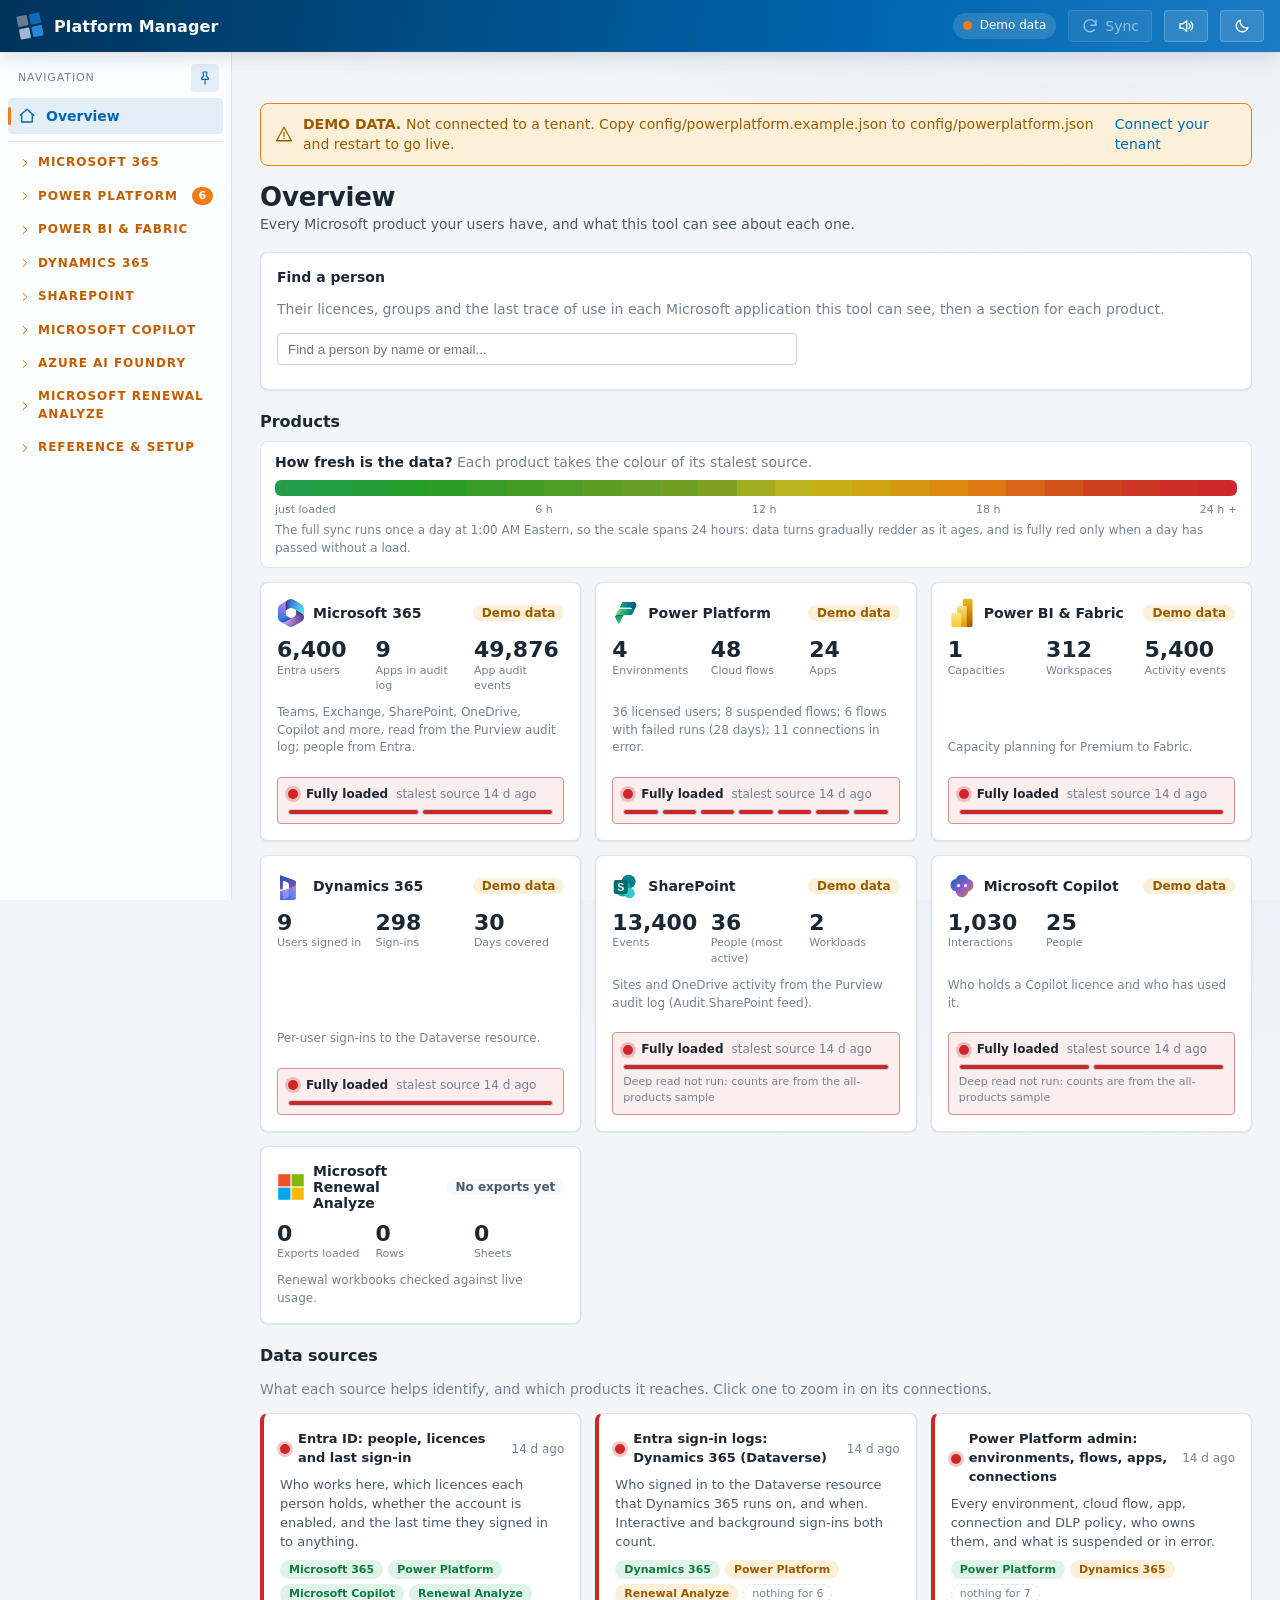
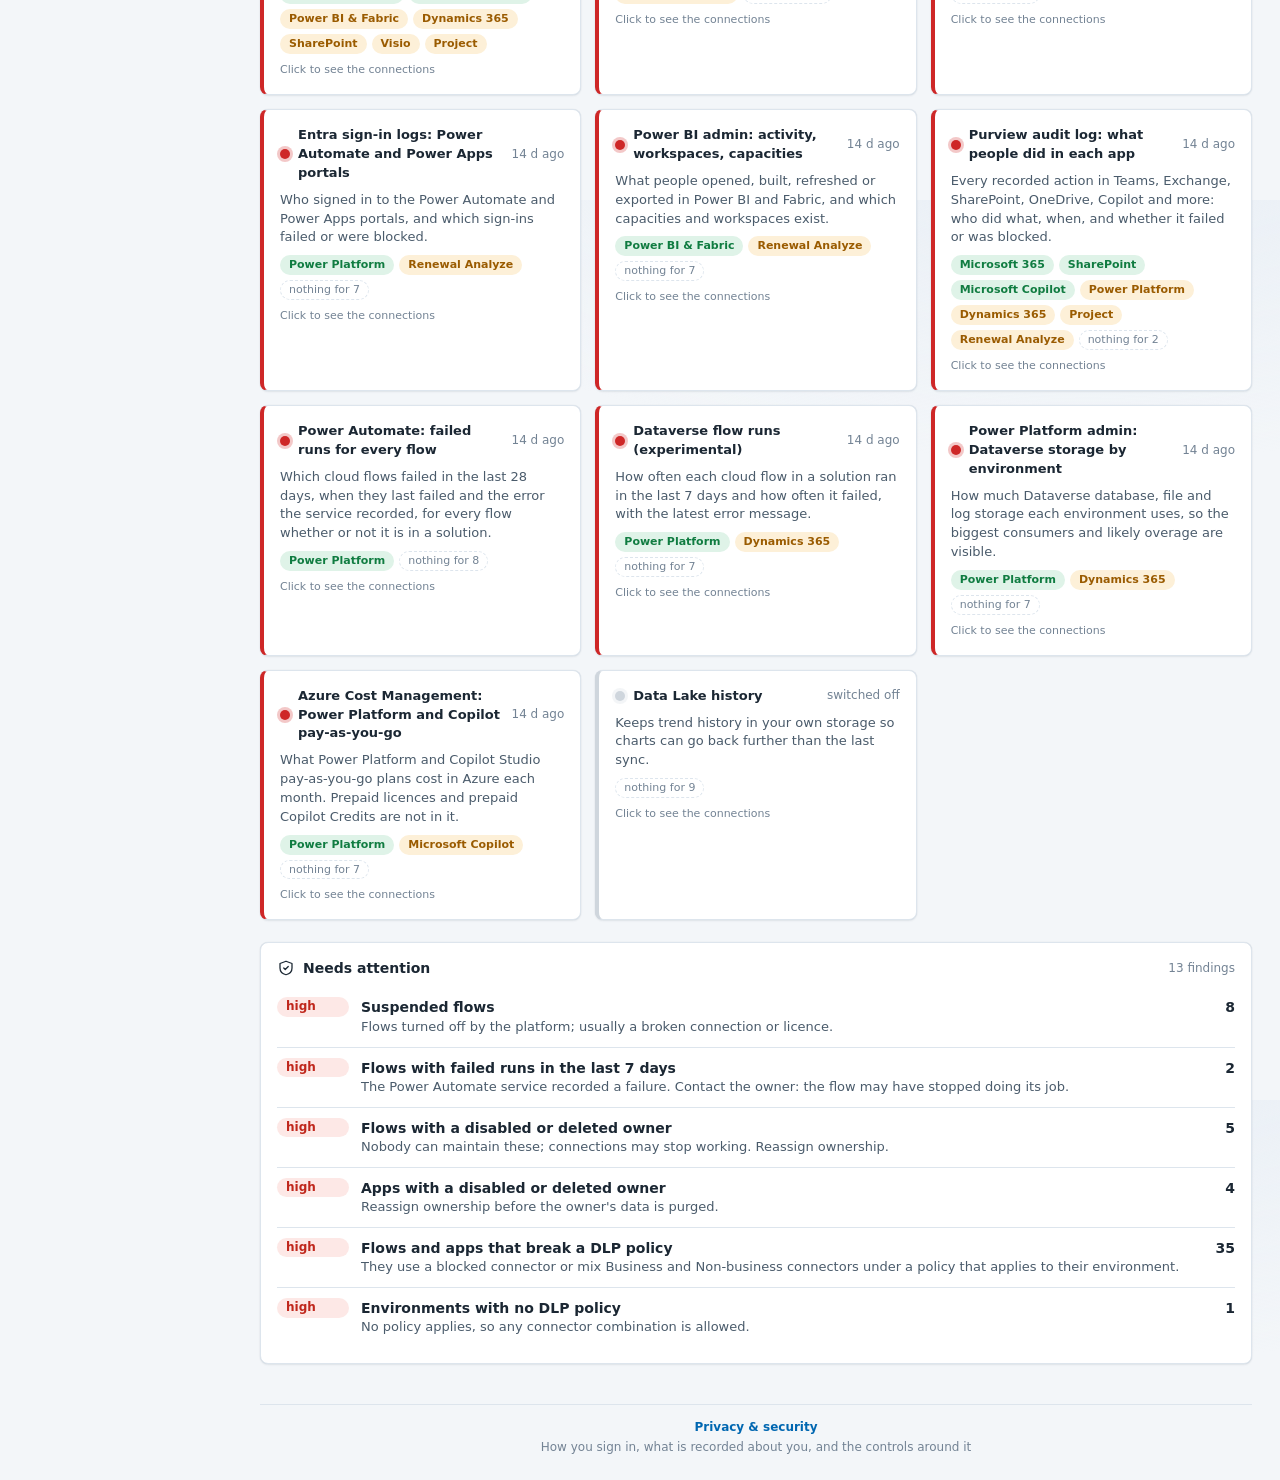
==== index.html @ 32d6891d "Add the Platform Manager showcase page Co-Authored-By: Claude Sonnet 5.5 <noreply@anthropic.com>" ====
<!doctype html>
<html lang="en" data-theme="light">
<head>
  <meta charset="utf-8">
  <meta name="viewport" content="width=device-width, initial-scale=1">
  <title>Platform Manager</title>
  <link rel="icon" type="image/svg+xml" href="assets/img/favicon.svg">
  <link rel="stylesheet" href="assets/css/app.css">
  <script src="assets/js/theme-init.js"></script>
  <script>window.PPM_STATIC="assets/data/snapshot.json";</script>
  <script src="assets/js/boot-check.js"></script>
</head>
<body>
  <div style="background:#fff4ce;color:#4a3b00;padding:6px 12px;font:13px Segoe UI,sans-serif;text-align:center">Read-only online demo with synthetic data. Nothing here is real, and actions that change anything are switched off. <a href="showcase.html" style="color:inherit;font-weight:600">Watch the showcase</a></div>
  <header class="titlebar">
    <button class="btn menubtn" id="menubtn" type="button" aria-controls="nav" aria-expanded="false" aria-label="Show navigation" title="Show navigation"></button>
    <div class="brand"><img src="assets/img/favicon.svg" alt=""><span>Platform Manager</span></div>
    <div class="spacer"></div>
    <div class="livechip" id="livechip" role="status"><span class="dot"></span><span id="livetext">Connecting...</span></div>
    <button class="btn" id="syncbtn" type="button" title="Refresh all data sources now"></button>
    <div class="userchip" id="userchip" hidden></div>
    <button class="btn" id="soundbtn" type="button" aria-label="Button sounds" aria-pressed="true"></button>
    <button class="btn" id="themebtn" type="button" aria-label="Toggle theme"></button>
  </header>
  <nav class="nav" id="nav" aria-label="Sections"></nav>
  <main class="main" id="main"><div class="loading">Loading...</div></main>
  <script type="module" src="assets/js/main.js"></script>
</body>
</html>
---- assets/css/app.css ----
/* PowerPlatform Manager: Fluent-style design on your organization's brand palette (logo colours). */
:root {
  --brand-blue: #0067b1;
  --brand-deep: #00335a;
  --brand-light: #4e9fd6;
  --brand-orange: #f07d14;
  --brand-gold: #ffc72c;

  --font: "Segoe UI Variable Text", "Segoe UI", system-ui, -apple-system, Arial, sans-serif;
  --font-display: "Segoe UI Variable Display", "Segoe UI", system-ui, sans-serif;
  --mono: "Cascadia Mono", Consolas, ui-monospace, monospace;
  --r1: 4px; --r2: 8px; --r3: 12px;
  --nav-w: 232px; --bar-h: 52px;
  --ease: cubic-bezier(.33, 0, .67, 1);
}
:root, [data-theme="light"] {
  color-scheme: light;
  --bg: #f3f6f9; --bg-2: #e8eef5;
  --surface: #ffffff; --surface-2: #f7f9fb; --surface-hover: #eef4fa;
  --ink: #1b2733; --ink-2: #4a5b6b; --ink-3: #738394; --ink-inv: #ffffff;
  --line: #dde5ed; --line-strong: #c4d0dc;
  --accent: var(--brand-blue); --accent-hover: #00558f; --accent-soft: #e3eef8;
  --ok: #107c41; --ok-soft: #dff3e8; --warn: #9a5b00; --warn-soft: #fdf0d8;
  --risk: #c0271c; --risk-soft: #fde8e6; --info: #0a5c99; --info-soft: #e3eef8;
  --shadow-1: 0 1px 2px rgba(0, 35, 65, .08), 0 0 1px rgba(0, 35, 65, .12);
  --shadow-2: 0 6px 18px rgba(0, 35, 65, .12), 0 0 1px rgba(0, 35, 65, .14);
  --shadow-3: 0 20px 48px rgba(0, 35, 65, .22);
  --bar-bg: linear-gradient(100deg, #00335a 0%, #0067b1 70%, #1c7cc4 100%);
  --nav-bg: rgba(255, 255, 255, .72);
  --nav-group: #c25e00;
}
[data-theme="dark"] {
  color-scheme: dark;
  --bg: #0d1620; --bg-2: #101c28;
  --surface: #15222f; --surface-2: #19293a; --surface-hover: #1e3145;
  --ink: #e8eef4; --ink-2: #aebccb; --ink-3: #7f91a3; --ink-inv: #ffffff;
  --line: #243649; --line-strong: #31485f;
  --accent: #4e9fd6; --accent-hover: #74b5e2; --accent-soft: #14344f;
  --ok: #54c38a; --ok-soft: #12322a; --warn: #f2b45a; --warn-soft: #3a2b10;
  --risk: #ff8a80; --risk-soft: #401a19; --info: #7fbdea; --info-soft: #14344f;
  --shadow-1: 0 1px 2px rgba(0, 0, 0, .4); --shadow-2: 0 6px 18px rgba(0, 0, 0, .45); --shadow-3: 0 20px 48px rgba(0, 0, 0, .6);
  --bar-bg: linear-gradient(100deg, #061a2b 0%, #00335a 70%, #0a4f85 100%);
  --nav-bg: rgba(21, 34, 47, .8);
  --nav-group: var(--brand-orange);
}

* { box-sizing: border-box; }
html, body { height: 100%; }
body {
  margin: 0; display: flow-root; font: 14px/1.45 var(--font); color: var(--ink);
  background: radial-gradient(1200px 500px at 85% -10%, var(--bg-2), transparent 70%), var(--bg);
}
a { color: var(--accent); text-decoration: none; }
a:hover { text-decoration: underline; }
button { font: inherit; }
:focus-visible { outline: 2px solid var(--accent); outline-offset: 2px; border-radius: var(--r1); }
.sr { position: absolute; width: 1px; height: 1px; overflow: hidden; clip: rect(0 0 0 0); }

/* ---- Shell ---- */
.titlebar {
  position: fixed; inset: 0 0 auto 0; height: var(--bar-h); z-index: 20; display: flex; align-items: center; gap: 12px;
  padding: 0 16px; background: var(--bar-bg); color: var(--ink-inv); box-shadow: var(--shadow-2);
}
.brand { display: flex; align-items: center; gap: 10px; font: 600 16px var(--font-display); letter-spacing: .1px; }
.brand img { width: 28px; height: 28px; }
.brand small { font-weight: 400; opacity: .75; font-size: 12px; margin-left: 4px; }
.spacer { flex: 1; }
.titlebar .btn { color: var(--ink-inv); background: rgba(255, 255, 255, .12); border-color: rgba(255, 255, 255, .22); }
.titlebar .btn:hover { background: rgba(255, 255, 255, .22); }
.livechip { display: flex; align-items: center; gap: 8px; font-size: 12px; padding: 4px 10px; border-radius: 999px; background: rgba(255, 255, 255, .14); }
.dot { width: 9px; height: 9px; border-radius: 50%; background: #9aa7b3; display: inline-block; }
.dot.ok { background: #3ddc84; box-shadow: 0 0 0 3px rgba(61, 220, 132, .25); }
.dot.warn { background: var(--brand-orange); }
.dot.error { background: #ff6b60; }
.dot.demo { background: var(--brand-orange); }
.dot.pulse { animation: pulse 1.2s infinite; }
@keyframes pulse { 50% { opacity: .35; } }

.nav {
  position: fixed; top: var(--bar-h); bottom: 0; left: 0; width: var(--nav-w); padding: 12px 8px; overflow-y: auto;
  background: var(--nav-bg); backdrop-filter: blur(18px) saturate(1.4); border-right: 1px solid var(--line);
}
.nav-tools { display: flex; align-items: center; justify-content: space-between; padding: 0 4px 4px 10px; }
.nav-title { font-size: 11px; text-transform: uppercase; letter-spacing: .08em; color: var(--ink-3); }
.nav-pin { display: inline-flex; align-items: center; justify-content: center; width: 28px; height: 28px; border: 1px solid transparent; border-radius: var(--r1); background: transparent; color: var(--ink-3); cursor: pointer; }
.nav-pin:hover { background: var(--surface-hover); color: var(--ink); }
.nav-pin[aria-pressed="true"] { background: var(--accent-soft); color: var(--accent); }
.nav-pin .ic { width: 16px; height: 16px; }
.nav .grp-head {
  display: flex; align-items: center; gap: 6px; width: 100%; margin: 8px 0 2px; padding: 4px 10px; border: 0; border-radius: var(--r1); background: transparent;
  font-size: 12px; font-weight: 700; text-transform: uppercase; letter-spacing: .08em; color: var(--nav-group); cursor: pointer; text-align: left;
}
.nav .grp-head:hover { background: var(--surface-hover); }
.nav .grp-head .ic { width: 14px; height: 14px; transition: transform .15s var(--ease); transform: rotate(90deg); }
.nav .grp.closed .grp-head .ic { transform: rotate(0); }
.nav .grp.closed .grp-body { display: none; }
.nav .nav-top { margin: 2px 0 4px; padding-bottom: 6px; border-bottom: 1px solid var(--line); }
.nav .nav-top a { font-weight: 600; }
.nav .sec { margin: 8px 0 2px 10px; padding-left: 2px; font-size: 11px; font-weight: 600; text-transform: uppercase; letter-spacing: .07em; color: var(--ink-3); }
.nav .a, .nav a {
  display: flex; align-items: center; gap: 10px; height: 36px; padding: 0 10px; margin: 1px 0; border-radius: var(--r1);
  color: var(--ink); position: relative; transition: background .12s var(--ease);
}
.nav a:hover { background: var(--surface-hover); text-decoration: none; }
.nav a[aria-current="page"] { background: var(--accent-soft); font-weight: 600; color: var(--accent); }
.nav a[aria-current="page"]::before { content: ""; position: absolute; left: 0; top: 9px; bottom: 9px; width: 3px; border-radius: 3px; background: var(--brand-orange); }
.nav .badge { margin-left: auto; }
.titlebar .menubtn { display: none; padding: 0 8px; }
.main { margin: var(--bar-h) 0 0 var(--nav-w); padding: 24px 28px 20px; max-width: 1560px; transition: margin-left .18s var(--ease); display: flex; flex-direction: column; min-height: calc(100vh - var(--bar-h)); box-sizing: border-box; }
/* Unpinned: the navigation leaves the page and the content gets the full width. The menu button brings it back as a flyout. */
body.nav-unpinned .titlebar .menubtn { display: inline-flex; }
body.nav-unpinned .main { margin-left: 0; max-width: none; }
body.nav-unpinned .nav { z-index: 15; transition: transform .18s var(--ease), visibility .18s; box-shadow: var(--shadow-2); background: var(--surface); }
body.nav-unpinned .nav:not(.open) { transform: translateX(-100%); visibility: hidden; }
@media (max-width: 900px) {
  .nav { top: var(--bar-h); bottom: auto; left: 0; right: 0; width: auto; height: 48px; display: flex; gap: 2px; padding: 0 8px; align-items: center; overflow-x: auto; overflow-y: hidden; border-right: 0; border-bottom: 1px solid var(--line); }
  .nav .nav-tools, .nav .grp-head, .nav .sec { display: none; }
  .nav .nav-top { display: contents; }
  .nav .grp, .nav .grp-body, .nav .grp.closed .grp-body { display: contents; }
  .nav a { flex: none; }
  .nav a[aria-current="page"]::before { display: none; }
  .main { margin: calc(var(--bar-h) + 48px) 0 0 0; padding: 16px; }
  .brand small, .livechip { display: none; }
  body.nav-unpinned .titlebar .menubtn { display: none; }
  body.nav-unpinned .nav:not(.open) { transform: none; visibility: visible; }
  body.nav-unpinned .main { margin-left: 0; }
}

svg.ic { width: 18px; height: 18px; fill: none; stroke: currentColor; stroke-width: 1.7; stroke-linecap: round; stroke-linejoin: round; flex: none; }

/* ---- Page ---- */
.page-head { display: flex; align-items: flex-end; gap: 16px; margin-bottom: 18px; flex-wrap: wrap; }
.page-head h1 { margin: 0; font: 600 26px var(--font-display); letter-spacing: -.2px; }
.page-head p { margin: 2px 0 0; color: var(--ink-2); }
.grid { display: grid; gap: 14px; }
.g-kpi { grid-template-columns: repeat(auto-fill, minmax(190px, 1fr)); }
.g-2 { grid-template-columns: repeat(auto-fit, minmax(380px, 1fr)); }
.g-3 { grid-template-columns: repeat(auto-fit, minmax(300px, 1fr)); }
.card { background: var(--surface); border: 1px solid var(--line); border-radius: var(--r2); box-shadow: var(--shadow-1); padding: 16px; min-width: 0; }
.card h3 { margin: 0 0 10px; font: 600 14px var(--font); display: flex; align-items: center; gap: 8px; }
.card h3 .sub { margin-left: auto; font-weight: 400; color: var(--ink-3); font-size: 12px; }
.section { margin-top: 22px; }
.section > h2 { font: 600 16px var(--font-display); margin: 0 0 10px; }

.kpi { cursor: pointer; transition: transform .15s var(--ease), box-shadow .15s var(--ease); position: relative; overflow: hidden; }
.kpi:hover { transform: translateY(-2px); box-shadow: var(--shadow-2); }
.kpi::after { content: ""; position: absolute; right: -18px; top: -18px; width: 64px; height: 64px; border-radius: 50%; background: var(--accent-soft); }
.kpi .label { color: var(--ink-2); font-size: 12px; position: relative; z-index: 1; }
.kpi .value { font: 600 30px var(--font-display); line-height: 1.15; position: relative; z-index: 1; }
.kpi .note { font-size: 12px; color: var(--ink-3); position: relative; z-index: 1; }
.kpi .note b { color: var(--risk); }
.g-prod { grid-template-columns: repeat(auto-fit, minmax(300px, 1fr)); }
.prod { display: flex; flex-direction: column; gap: 10px; cursor: pointer; transition: transform .15s var(--ease), box-shadow .15s var(--ease); }
.prod:hover { transform: translateY(-2px); box-shadow: var(--shadow-2); }
.prod h3 { margin: 0; }
.prod h3 .plogo { width: 28px; height: 28px; object-fit: contain; flex: none; }
.prod .stats { display: grid; grid-template-columns: repeat(3, 1fr); gap: 8px; }
.prod .stat .n { font: 600 22px var(--font-display); line-height: 1.15; }
.prod .stat .l { font-size: 11px; color: var(--ink-3); }
.prod .stat .n.risk { color: var(--risk); }
.prod .foot { font-size: 12px; color: var(--ink-3); margin-top: auto; }
.personbox { margin-bottom: 18px; }
.personbox .input { width: min(520px, 100%); }
.person-results { display: flex; flex-direction: column; gap: 2px; margin-top: 8px; max-width: 720px; }
.person-hit { display: flex; align-items: center; gap: 8px; padding: 8px 10px; border: 1px solid transparent; border-radius: var(--r1); background: transparent; color: var(--ink); text-align: left; cursor: pointer; font: inherit; }
.person-hit:hover, .person-hit:focus-visible { background: var(--surface-hover); border-color: var(--line); outline: none; }
.person-page > .card, .person-page > .grid { margin-bottom: 14px; }
.person-page .subcard { margin-bottom: 8px; padding: 10px 12px; border: 1px solid var(--line); border-radius: var(--r1); }
.person-page .chips-inline { display: inline-flex; flex-wrap: wrap; gap: 6px; margin-left: auto; }
table.dt.wrap th, table.dt.wrap td { white-space: normal; max-width: none; }
.cat { border: 1px solid var(--line); border-radius: var(--r2); margin-bottom: 8px; background: var(--surface); }
.cat > summary { display: flex; align-items: center; gap: 10px; padding: 9px 12px; cursor: pointer; list-style: none; font-weight: 600; }
.cat > summary::-webkit-details-marker { display: none; }
.cat > summary:hover { background: var(--surface-hover); }
.cat > summary .ic { width: 14px; height: 14px; flex: none; transition: transform .15s var(--ease); }
.cat[open] > summary .ic { transform: rotate(90deg); }
.cat .cat-help { font-weight: 400; font-size: 12px; }
.cat-body { padding: 0 12px 12px; overflow-x: auto; }
.flags { display: flex; flex-wrap: wrap; gap: 4px; margin-top: 4px; }
.flags .pill { font-weight: 500; font-size: 11px; }
.insight-list { list-style: none; margin: 0; padding: 0; display: flex; flex-direction: column; gap: 8px; }
.insight-list li { display: flex; gap: 10px; align-items: baseline; }
.pview > .card, .pview > .cat { margin-bottom: 12px; }
.stats-row { display: grid; grid-template-columns: repeat(auto-fit, minmax(140px, 1fr)); gap: 10px; margin-bottom: 12px; }
.statbox { padding: 10px 12px; border: 1px solid var(--line); border-radius: var(--r2); background: var(--surface); }
.statbox .l { color: var(--ink-3); font-size: 12px; }
.statbox .v { font: 600 22px var(--font-display); line-height: 1.25; overflow-wrap: anywhere; }
.statbox .n { color: var(--ink-3); font-size: 11px; overflow-wrap: anywhere; }
.problems { list-style: none; margin: 0 0 12px; padding: 0; display: flex; flex-direction: column; gap: 8px; }
.problems li { display: flex; gap: 10px; align-items: baseline; }
.problems .when { margin-left: auto; white-space: nowrap; }
.subhead { margin: 10px 0 6px; font-size: 13px; color: var(--ink-2); }
.cat-body .pview > .cat { background: var(--surface-2); }

/* ---- Controls ---- */
.btn {
  display: inline-flex; align-items: center; gap: 6px; height: 32px; padding: 0 12px; border-radius: var(--r1);
  border: 1px solid var(--line-strong); background: var(--surface); color: var(--ink); cursor: pointer;
  transition: background .12s var(--ease), border-color .12s var(--ease);
}
.btn:hover { background: var(--surface-hover); }
.btn.primary { background: var(--accent); border-color: var(--accent); color: var(--ink-inv); }
.btn.primary:hover { background: var(--accent-hover); }
.btn.sm { height: 26px; padding: 0 8px; font-size: 12px; }
.btn:disabled { opacity: .55; cursor: default; }
.input, .select {
  height: 32px; padding: 0 10px; border-radius: var(--r1); border: 1px solid var(--line-strong); background: var(--surface); color: var(--ink);
}
.input { min-width: 240px; }
.field { display: flex; flex-direction: column; gap: 4px; font-size: 12px; }
.field .input, .field .select { min-width: 0; width: 100%; }
.input:focus, .select:focus { border-color: var(--accent); outline: none; box-shadow: 0 0 0 1px var(--accent); }
.seg { display: inline-flex; border: 1px solid var(--line-strong); border-radius: var(--r1); overflow: hidden; background: var(--surface); }
.seg button { border: 0; background: transparent; padding: 0 14px; height: 30px; cursor: pointer; color: var(--ink-2); }
.seg button[aria-pressed="true"] { background: var(--accent); color: var(--ink-inv); }

.pill { display: inline-flex; align-items: center; gap: 5px; padding: 1px 9px; border-radius: 999px; font-size: 12px; font-weight: 600; background: var(--surface-2); color: var(--ink-2); white-space: nowrap; }
.pill.ok { background: var(--ok-soft); color: var(--ok); }
.pill.warn { background: var(--warn-soft); color: var(--warn); }
.pill.risk { background: var(--risk-soft); color: var(--risk); }
.pill.info { background: var(--info-soft); color: var(--info); }
.badge { min-width: 20px; padding: 0 6px; height: 18px; line-height: 18px; text-align: center; border-radius: 9px; background: var(--brand-orange); color: #fff; font-size: 11px; font-weight: 700; }

.banner { display: flex; gap: 10px; align-items: center; padding: 10px 14px; margin-bottom: 16px; border-radius: var(--r2); border: 1px solid; }
.banner.demo { background: var(--warn-soft); border-color: var(--brand-orange); color: var(--warn); }
.banner.error { background: var(--risk-soft); border-color: var(--risk); color: var(--risk); }
.banner.info { background: var(--info-soft); border-color: var(--brand-light); color: var(--info); }
.banner b { color: inherit; }

/* ---- Table ---- */
.toolbar { display: flex; gap: 8px; flex-wrap: wrap; align-items: center; margin-bottom: 10px; }
.toolbar .count { color: var(--ink-3); margin-left: auto; font-size: 12px; }
.tablewrap { background: var(--surface); border: 1px solid var(--line); border-radius: var(--r2); box-shadow: var(--shadow-1); overflow: auto; max-height: calc(100vh - 260px); }
table.dt { border-collapse: collapse; width: 100%; }
table.dt th {
  position: sticky; top: 0; background: var(--surface-2); text-align: left; font-weight: 600; font-size: 12px; color: var(--ink-2);
  padding: 9px 12px; border-bottom: 1px solid var(--line-strong); cursor: pointer; white-space: nowrap; user-select: none;
}
table.dt th[aria-sort="ascending"]::after { content: " \25B2"; font-size: 9px; }
table.dt th[aria-sort="descending"]::after { content: " \25BC"; font-size: 9px; }
table.dt th.num { text-align: right; font-variant-numeric: tabular-nums; }
table.dt td { padding: 8px 12px; border-bottom: 1px solid var(--line); vertical-align: middle; max-width: 360px; overflow: hidden; text-overflow: ellipsis; white-space: nowrap; }
table.dt tbody tr:hover { background: var(--surface-hover); }
table.dt tbody tr.click { cursor: pointer; }
table.dt td.num { text-align: right; font-variant-numeric: tabular-nums; }
.amt { display: flex; align-items: center; justify-content: flex-end; gap: 6px; font-variant-numeric: tabular-nums; }
.amt .slot { flex: none; width: 44px; text-align: right; }
.amt .v { flex: none; min-width: 72px; text-align: right; }
.cat-body table.dt th.num, .cat-body table.dt td.num { text-align: left; }
.mono { font-family: var(--mono); font-size: 12px; }
.muted { color: var(--ink-3); }
.empty { padding: 36px; text-align: center; color: var(--ink-3); }

/* ---- Charts & bars ---- */
.bars .row { display: grid; grid-template-columns: minmax(80px, 38%) 1fr 56px; gap: 10px; align-items: center; margin: 7px 0; font-size: 13px; }
.bars .name { overflow: hidden; text-overflow: ellipsis; white-space: nowrap; }
.bars .track { height: 10px; border-radius: 5px; background: var(--surface-2); overflow: hidden; border: 1px solid var(--line); }
.bars .fill { height: 100%; background: linear-gradient(90deg, var(--brand-blue), var(--brand-light)); border-radius: 5px; transition: width .6s var(--ease); }
.bars .fill.warm { background: linear-gradient(90deg, var(--brand-orange), #ffa64d); }
.bars .val { text-align: right; font-variant-numeric: tabular-nums; color: var(--ink-2); }
.chart { width: 100%; height: auto; display: block; }
.chart text { fill: var(--ink-3); font-size: 10px; font-family: var(--font); }
.chart .grid-line { stroke: var(--line); stroke-width: 1; }
.chart .s0 { fill: var(--brand-blue); stroke: var(--brand-blue); }
.chart .s1 { fill: var(--brand-orange); stroke: var(--brand-orange); }
.chart .s2 { fill: var(--brand-light); stroke: var(--brand-light); }
.chart .s3 { fill: var(--brand-deep); stroke: var(--brand-deep); }
[data-theme="dark"] .chart .s3 { fill: #7fbdea; stroke: #7fbdea; }
.chart path.line { fill: none; stroke-width: 2.2; stroke-linejoin: round; }
.chart path.area { stroke: none; opacity: .12; }
.chart rect { stroke: none; }
.legend { display: flex; gap: 14px; flex-wrap: wrap; font-size: 12px; color: var(--ink-2); margin-top: 6px; }
.legend i { display: inline-block; width: 10px; height: 10px; border-radius: 2px; margin-right: 5px; }
.legend i.s0 { background: var(--brand-blue); } .legend i.s1 { background: var(--brand-orange); }
.legend i.s2 { background: var(--brand-light); } .legend i.s3 { background: var(--brand-deep); }

/* ---- Lists ---- */
.finding { display: grid; grid-template-columns: 72px 1fr auto; gap: 12px; padding: 10px 0; border-bottom: 1px solid var(--line); align-items: start; cursor: pointer; }
.finding:last-child { border-bottom: 0; }
.finding .t { font-weight: 600; }
.finding .d { color: var(--ink-2); font-size: 13px; }
.chips { display: flex; flex-wrap: wrap; gap: 8px; }
.chip { display: inline-flex; align-items: center; gap: 8px; padding: 6px 12px; border: 1px solid var(--line); border-radius: 999px; background: var(--surface); font-size: 12px; cursor: pointer; }
.chip:hover { border-color: var(--accent); }
.skuline { margin: 10px 0; }
.skuline .top { display: flex; justify-content: space-between; font-size: 13px; }
.progress { height: 8px; border-radius: 4px; background: var(--surface-2); border: 1px solid var(--line); margin-top: 4px; overflow: hidden; }
.progress > div { height: 100%; background: var(--brand-blue); }
.progress > div.hot { background: var(--brand-orange); }

/* ---- Drawer ---- */
.scrim { position: fixed; inset: 0; background: rgba(0, 20, 40, .35); z-index: 40; animation: fade .15s; }
.drawer { position: fixed; top: 0; right: 0; bottom: 0; width: min(600px, 100vw); z-index: 41; background: var(--surface); box-shadow: var(--shadow-3); display: flex; flex-direction: column; animation: slide .2s var(--ease); }
.drawer header { padding: 16px 18px; border-bottom: 1px solid var(--line); display: flex; align-items: center; gap: 10px; }
.drawer header h2 { margin: 0; font: 600 18px var(--font-display); flex: 1; overflow-wrap: anywhere; }
.drawer .body { padding: 16px 18px; overflow: auto; flex: 1; }
.drawer .body table.dt { font-size: 12px; }
.drawer .body table.dt th, .drawer .body table.dt td { white-space: normal; max-width: none; padding: 6px 8px; }
.kv { display: grid; grid-template-columns: 140px 1fr; gap: 8px 12px; margin: 0; }
.kv dt { color: var(--ink-3); font-size: 12px; padding-top: 2px; }
.kv dd { margin: 0; overflow-wrap: anywhere; }
@keyframes fade { from { opacity: 0; } }
@keyframes slide { from { transform: translateX(40px); opacity: 0; } }

/* ---- Builder ---- */
.recipe pre { margin: 8px 0 0; padding: 10px 12px; background: var(--surface-2); border: 1px solid var(--line); border-radius: var(--r1); overflow: auto; font: 12px/1.5 var(--mono); white-space: pre; }
.recipe .head { display: flex; align-items: center; gap: 8px; }
.recipe .head h3 { margin: 0; flex: 1; }
.tag { font-size: 11px; padding: 1px 7px; border-radius: 4px; background: var(--accent-soft); color: var(--accent); font-weight: 600; }
.loading { color: var(--ink-3); padding: 40px; text-align: center; }
.loading .btn { margin-top: 12px; }
.code-big { font: 600 28px var(--mono); letter-spacing: 4px; padding: 10px 16px; background: var(--surface-2); border: 1px dashed var(--accent); border-radius: var(--r2); display: inline-block; }

/* ---- Savings and AI ---- */
.hero { position: relative; overflow: hidden; color: var(--ink-inv); border: 0; padding: 22px 24px; background: var(--bar-bg); box-shadow: var(--shadow-2); }
.hero::before, .hero::after { content: ""; position: absolute; border-radius: 6px; opacity: .16; transform: rotate(18deg); }
.hero::before { width: 120px; height: 120px; right: 40px; top: -40px; background: var(--brand-orange); }
.hero::after { width: 90px; height: 90px; right: 150px; bottom: -36px; background: var(--brand-light); }
.hero .big { font: 600 42px var(--font-display); letter-spacing: -.5px; line-height: 1.1; position: relative; z-index: 1; }
.hero .cap { opacity: .85; font-size: 13px; position: relative; z-index: 1; }
.hero .row { display: flex; gap: 36px; flex-wrap: wrap; align-items: flex-end; position: relative; z-index: 1; }
.hero .btn { background: rgba(255, 255, 255, .16); border-color: rgba(255, 255, 255, .3); color: var(--ink-inv); }
.hero .btn:hover { background: rgba(255, 255, 255, .26); }
.rec { border-left: 4px solid var(--line-strong); }
.rec.high { border-left-color: var(--risk); }
.rec.medium { border-left-color: var(--brand-orange); }
.rec.low { border-left-color: var(--brand-light); }
.rec .money { font: 600 20px var(--font-display); color: var(--ok); margin-left: auto; white-space: nowrap; }
.rec .money.risk-money { color: var(--risk); }
.insights h2 { font: 600 18px var(--font-display); margin: 22px 0 10px; }
.insights h3.section { font: 600 14px var(--font); margin: 18px 0 8px; color: var(--ink-2); }
.g-tiles { grid-template-columns: repeat(auto-fill, minmax(260px, 1fr)); }
.tile { text-align: left; font: inherit; color: inherit; cursor: pointer; display: flex; flex-direction: column; gap: 4px; padding: 14px 16px; border: 1px solid var(--line); border-left-width: 5px; border-radius: var(--r2); background: var(--surface); box-shadow: var(--shadow-1); transition: transform .15s var(--ease), box-shadow .15s var(--ease); }
.tile:hover:not(:disabled) { transform: translateY(-2px); box-shadow: var(--shadow-2); }
.tile:focus-visible { outline: 2px solid var(--accent); outline-offset: 2px; }
.tile:disabled { cursor: default; opacity: .6; }
.tile.good { border-left-color: var(--ok); background: linear-gradient(180deg, var(--ok-soft), var(--surface) 70%); }
.tile.bad { border-left-color: var(--risk); background: linear-gradient(180deg, var(--risk-soft), var(--surface) 70%); }
.tile.warn { border-left-color: var(--warn); background: linear-gradient(180deg, var(--warn-soft), var(--surface) 70%); }
.tile.info { border-left-color: var(--line-strong); }
.tile-head { display: flex; align-items: center; gap: 8px; justify-content: space-between; }
.tile-title { font-weight: 600; font-size: 13px; }
.tile-value { font: 600 30px var(--font-display); line-height: 1.1; }
.tile-money { font-weight: 600; font-size: 13px; }
.tile-note { font-size: 12px; color: var(--ink-2); }
.tile-go { margin-top: 6px; font-size: 12px; font-weight: 600; color: var(--accent); display: flex; align-items: center; gap: 4px; }
.trend { font-size: 16px; line-height: 1; }
.tile.good .trend, .banner.insight-good .trend { color: var(--ok); }
.tile.bad .trend, .banner.insight-bad .trend { color: var(--risk); }
.tile.warn .trend, .banner.insight-warn .trend { color: var(--warn); }
.tile.info .trend, .banner.insight-info .trend { color: var(--ink-3); }
.banner.ok { background: var(--ok-soft); border-color: var(--ok); color: var(--ok); }
.banner.insight-good { background: var(--ok-soft); border-color: var(--ok); }
.banner.insight-bad { background: var(--risk-soft); border-color: var(--risk); }
.banner.insight-warn { background: var(--warn-soft); border-color: var(--warn); }
.banner.insight-info { background: var(--surface-2); border-color: var(--line-strong); }
.rec details { margin-top: 10px; }
.rec summary { cursor: pointer; color: var(--accent); font-weight: 600; }
.aibox { background: linear-gradient(180deg, var(--accent-soft), var(--surface)); }
.aiaction { padding: 10px 0; border-bottom: 1px solid var(--line); }
.aiaction:last-child { border-bottom: 0; }
.spark { display: inline-block; width: 8px; height: 8px; margin-right: 6px; border-radius: 2px; background: var(--brand-orange); animation: pulse 1.2s infinite; }
textarea.input { height: auto; min-height: 110px; padding: 10px 12px; width: 100%; resize: vertical; font: inherit; line-height: 1.5; }
.promptchips { display: flex; flex-wrap: wrap; gap: 8px; margin: 10px 0; }
.defpre { max-height: 360px; overflow: auto; margin: 8px 0 0; padding: 10px 12px; background: var(--surface-2); border: 1px solid var(--line); border-radius: var(--r1); font: 12px/1.5 var(--mono); }
.steps { margin: 6px 0 0; padding-left: 20px; }
.steps li { margin: 3px 0; }
@media (prefers-reduced-motion: reduce) { * { animation: none !important; transition: none !important; } }

/* ---- Data freshness and source connections ---- */
/* Hourly steps from green (hue 140) to red (hue 0) across 24 hours. */
.f0 { --fc: hsl(140 62% 38%); } .f1 { --fc: hsl(134 62% 38%); } .f2 { --fc: hsl(128 62% 38%); } .f3 { --fc: hsl(122 62% 38%); } .f4 { --fc: hsl(117 62% 38%); } .f5 { --fc: hsl(111 62% 38%); }
.f6 { --fc: hsl(105 62% 38%); } .f7 { --fc: hsl(99 62% 38%); } .f8 { --fc: hsl(93 62% 38%); } .f9 { --fc: hsl(88 62% 38%); } .f10 { --fc: hsl(82 64% 38%); } .f11 { --fc: hsl(76 66% 38%); }
.f12 { --fc: hsl(66 70% 40%); } .f13 { --fc: hsl(58 74% 42%); } .f14 { --fc: hsl(52 80% 43%); } .f15 { --fc: hsl(46 84% 44%); } .f16 { --fc: hsl(41 86% 45%); } .f17 { --fc: hsl(36 88% 46%); }
.f18 { --fc: hsl(30 86% 47%); } .f19 { --fc: hsl(24 82% 47%); } .f20 { --fc: hsl(18 78% 46%); } .f21 { --fc: hsl(12 74% 46%); } .f22 { --fc: hsl(7 70% 47%); } .f23 { --fc: hsl(2 68% 48%); } .f24 { --fc: hsl(0 68% 48%); }
.f-none { --fc: #9aa5b1; } .f-off { --fc: #cfd6dd; } .f-err { --fc: #d13438; }
.fdot { display: inline-block; flex: none; width: 10px; height: 10px; border-radius: 50%; background: var(--fc, #9aa5b1); box-shadow: 0 0 0 3px color-mix(in srgb, var(--fc, #9aa5b1) 25%, transparent); }
.fresh-legend { margin: 6px 0 14px; padding: 10px 14px; border: 1px solid var(--line); border-radius: var(--r2); background: var(--surface); }
.fresh-legend .lg-bar { display: flex; margin: 8px 0 6px; border-radius: 6px; overflow: hidden; }
.fresh-legend .lg-seg { flex: 1; height: 16px; background: var(--fc); }
.fresh-legend .lg-ticks { display: flex; justify-content: space-between; font-size: 11px; margin-bottom: 4px; }
.fresh-legend .lg-note { font-size: 12px; }
.feed { margin-top: 10px; padding: 8px 10px; border-radius: var(--r1); border: 1px solid color-mix(in srgb, var(--fc, #9aa5b1) 45%, var(--line)); background: color-mix(in srgb, var(--fc, #9aa5b1) 8%, var(--surface)); }
.feed.click { cursor: pointer; }
.feed.click:hover, .feed.click:focus-visible { outline: 2px solid var(--fc, var(--accent)); outline-offset: 1px; }
.feed-row { display: flex; align-items: center; gap: 8px; font-size: 12px; flex-wrap: wrap; }
.feed .segs { display: flex; gap: 3px; margin-top: 6px; }
.feed .seg { flex: 1; height: 6px; border-radius: 3px; background: var(--fc, #9aa5b1); }
.feed-pull { font-size: 11px; margin-top: 4px; }
.g-src { grid-template-columns: repeat(auto-fit, minmax(280px, 1fr)); }
.srccard { cursor: pointer; border-left: 4px solid var(--fc, var(--line)); transition: transform .15s var(--ease), box-shadow .15s var(--ease); }
.srccard:hover, .srccard:focus-visible { transform: translateY(-2px); box-shadow: var(--shadow-2); outline: none; }
.src-head { display: flex; align-items: center; gap: 8px; }
.src-head b { flex: 1; font-size: 13px; }
.src-age { font-size: 12px; white-space: nowrap; }
.src-does { margin: 8px 0; font-size: 13px; color: var(--ink-2); }
.src-links { display: flex; flex-wrap: wrap; gap: 5px; }
.lk { padding: 1px 8px; border-radius: 999px; font-size: 11px; font-weight: 600; border: 1px solid var(--line); }
.lk.full { background: var(--ok-soft); color: var(--ok); border-color: transparent; }
.lk.partial { background: var(--warn-soft); color: var(--warn); border-color: transparent; }
.lk.none { color: var(--ink-3); border-style: dashed; font-weight: 500; }
.src-zoom { font-size: 11px; margin-top: 8px; }
table.matrix th { white-space: normal; font-size: 11px; }
table.matrix td.mx { text-align: center; font-size: 15px; }
table.matrix td.mx.full { color: var(--ok); }
table.matrix td.mx.partial { color: var(--warn); }
table.matrix td.mx.none { color: var(--ink-3); }
table.matrix caption { caption-side: bottom; text-align: left; padding: 8px 0; font-size: 12px; }
.zoom-backdrop { position: fixed; inset: 0; z-index: 60; display: flex; align-items: center; justify-content: center; padding: 20px; background: rgba(0, 20, 40, .55); animation: fade .18s var(--ease); }
.zoom-panel { width: min(900px, 100%); max-height: calc(100vh - 40px); overflow: auto; padding: 20px 24px; border-radius: var(--r3, 14px); background: var(--surface); box-shadow: var(--shadow-3); animation: zoomin .24s var(--ease); }
.zoom-head { display: flex; gap: 12px; align-items: flex-start; }
.zoom-head > div { flex: 1; }
.zoom-head h2 { margin: 0 0 4px; font: 600 20px var(--font-display); }
.zoom-head p { margin: 0; }
.zoom-svg { display: block; width: 100%; height: auto; margin: 10px 0; }
.zoom-svg .node { fill: var(--surface-2); stroke: var(--line); stroke-width: 1; }
.zoom-svg .node.centre { fill: color-mix(in srgb, var(--fc, #9aa5b1) 14%, var(--surface)); stroke: var(--fc, var(--accent)); stroke-width: 3; }
.zoom-svg .node.n-full { fill: var(--ok-soft); stroke: var(--ok); }
.zoom-svg .node.n-partial { fill: var(--warn-soft); stroke: var(--warn); }
.zoom-svg .node.n-none { fill: var(--surface-2); stroke: var(--line); stroke-dasharray: 4 3; }
.zoom-svg .node-t { font-size: 13px; font-weight: 600; fill: var(--ink); }
.zoom-svg .node-s { font-size: 11px; fill: var(--ink-3); }
.zoom-svg .lk-line { fill: none; stroke-linecap: round; }
.zoom-svg .lk-full { stroke: var(--ok); stroke-width: 4; stroke-dasharray: 10 8; animation: flow 1.2s linear infinite; }
.zoom-svg .lk-full.rev { animation-direction: reverse; }
.zoom-svg .lk-partial { stroke: var(--warn); stroke-width: 2.5; }
.zoom-svg .lk-none { stroke: var(--ink-3); stroke-width: 1.5; stroke-dasharray: 3 6; opacity: .5; }
.zoom-svg .lk-x { fill: var(--ink-3); font-size: 12px; opacity: .7; }
.zoom-detail { display: grid; grid-template-columns: repeat(auto-fit, minmax(240px, 1fr)); gap: 14px; margin-top: 6px; }
.zg h4 { margin: 0 0 6px; font-size: 13px; }
.zg-full { color: var(--ok); } .zg-partial { color: var(--warn); } .zg-none { color: var(--ink-3); }
.zg ul { margin: 0; padding-left: 18px; font-size: 12px; color: var(--ink-2); }
.zg li { margin: 4px 0; }
@keyframes zoomin { from { transform: scale(.82); opacity: 0; } }
@keyframes flow { to { stroke-dashoffset: -18; } }
@media (prefers-reduced-motion: reduce) { .zoom-svg .lk-full { animation: none; } .zoom-panel, .zoom-backdrop { animation: none; } }

/* ---- Sign-in, signed-in person, personal overview ---- */
[hidden] { display: none !important; }
.userchip { display: flex; align-items: center; gap: 10px; font-size: 12px; }
.userchip .who { display: flex; flex-direction: column; line-height: 1.2; text-align: right; }
.userchip .who b { font-weight: 600; }
.userchip .role { opacity: .8; }
main.signin { max-width: 520px; margin: 14vh auto 0; padding: 0 16px; }
main.signin .card { padding: 24px; }
main.signin h2 { margin: 0 0 8px; font: 600 20px var(--font-display); }
.mine-insights { display: grid; grid-template-columns: repeat(auto-fit, minmax(420px, 1fr)); gap: 10px; }
.insight { display: flex; gap: 12px; align-items: flex-start; padding: 12px 14px; border: 1px solid var(--line); border-left-width: 4px; border-radius: var(--r2); background: var(--surface); }
.insight.warn { border-left-color: var(--warn); }
.insight.info { border-left-color: var(--brand-light); }
.insight.ok { border-left-color: var(--ok); }
.insight .body { min-width: 0; flex: 1; }
.insight h4 { margin: 0 0 2px; font: 600 14px var(--font); }
.insight p { margin: 0; color: var(--ink-2); }
.insight .go { white-space: nowrap; font-size: 12px; }
.barcell { display: inline-flex; align-items: center; gap: 8px; }
.bar { display: inline-block; width: 90px; height: 8px; border-radius: 4px; background: var(--bg-2); overflow: hidden; flex: none; }
.bar > i { display: block; height: 100%; background: var(--accent); }
.mine .stats-row { margin-bottom: 4px; }
@media (max-width: 900px) { .userchip .who { display: none; } .mine-insights { grid-template-columns: 1fr; } }
/* Fabric planner: before-and-after story (pages/fabricstory.js) */
.fx .seg { flex-wrap: wrap; }
.fx-panel { animation: fx-fade .35s var(--ease) both; }
.fx-panel h4 { margin: 14px 0 8px; font: 600 13px var(--font); color: var(--ink-2); }
.fx-head { display: grid; grid-template-columns: 160px 1fr 28px 1fr; gap: 10px; margin-bottom: 6px; }
.fx-side { grid-column: 2; display: flex; flex-direction: column; padding: 10px 12px; border-radius: var(--r2); color: #fff; }
.fx-side.after { grid-column: 4; }
.fx-side.before { background: linear-gradient(135deg, var(--brand-deep), var(--brand-blue)); }
.fx-side.after { background: linear-gradient(135deg, var(--brand-orange), var(--brand-gold)); color: #1b2733; }
.fx-side span { font-size: 12px; opacity: .9; }
.fx-row { display: grid; grid-template-columns: 160px 1fr 28px 1fr; gap: 10px; align-items: center; padding: 8px 0; border-bottom: 1px solid var(--line); animation: fx-slide .45s var(--ease) both; }
.fx-topic { font-weight: 600; }
.fx-before { color: var(--ink-2); }
.fx-arrow { color: var(--ink-3); display: flex; justify-content: center; }
.fx-row.is-change .fx-arrow { color: var(--brand-orange); }
.fx-row.is-change .fx-arrow .ic { animation: fx-nudge 1.6s var(--ease) infinite; }
.fx-row.is-same .fx-after { color: var(--ink-2); }
.fx-callout { display: flex; gap: 10px; align-items: flex-start; margin-top: 12px; padding: 10px 12px; border-radius: var(--r2); background: var(--info-soft); color: var(--ink); }
.fx-callout.ok { background: var(--ok-soft); }
.fx-callout.warn { background: var(--warn-soft); }
.fx-callout .ic { flex: none; margin-top: 2px; }
.fx-flow { width: 100%; max-width: 820px; height: auto; display: block; margin: 0 auto 8px; }
.fx-box { stroke-width: 1.5; }
.fx-box.before { fill: var(--accent-soft); stroke: var(--brand-blue); }
.fx-box.after { fill: var(--warn-soft); stroke: var(--brand-orange); }
.fx-box.stay { fill: var(--surface-2); stroke: var(--line-strong); stroke-dasharray: 5 4; }
.fx-box-t { font: 600 15px var(--font-display); fill: var(--ink); }
.fx-box-s { font: 12px var(--font); fill: var(--ink-2); }
.fx-wire { fill: none; stroke: var(--brand-light); stroke-width: 3; stroke-dasharray: 8 6; animation: fx-dash 1s linear infinite; }
.fx-wire.still { stroke: var(--line-strong); animation: none; }
.fx-wire-head { fill: none; stroke: var(--brand-light); stroke-width: 3; }
.fx-dot { fill: var(--brand-orange); }
.fx-dot.alt { fill: var(--brand-blue); }
.fx-stats { display: grid; grid-template-columns: repeat(auto-fill, minmax(150px, 1fr)); gap: 10px; margin: 10px 0; }
.fx-stat { padding: 10px 12px; border: 1px solid var(--line); border-radius: var(--r2); background: var(--surface-2); animation: fx-pop .4s var(--ease) both; }
.fx-num { font: 600 26px var(--font-display); color: var(--accent); line-height: 1.1; }
.fx-lbl { font-size: 12px; font-weight: 600; }
.fx-note { font-size: 11px; }
.fx-bars { display: flex; flex-direction: column; gap: 10px; }
.fx-bar { display: grid; grid-template-columns: minmax(180px, 1.2fr) 2fr minmax(110px, auto); gap: 12px; align-items: center; }
.fx-bar-l, .fx-bar-r { display: flex; flex-direction: column; }
.fx-bar-r { text-align: right; }
.fx-bar-v { font: 600 16px var(--font-display); }
.fx-bar-track { height: 16px; border-radius: 8px; background: var(--surface-2); border: 1px solid var(--line); overflow: hidden; flex: 1; }
.fx-bar-fill { height: 100%; width: 0; border-radius: 8px; transition: width 1s var(--ease); background: var(--brand-light); }
.fx-bar-fill.before { background: linear-gradient(90deg, var(--brand-deep), var(--brand-blue)); }
.fx-bar-fill.after { background: linear-gradient(90deg, var(--brand-blue), var(--brand-light)); }
.fx-bar-fill.best { background: linear-gradient(90deg, var(--ok), #54c38a); }
.fx-bar-fill.warn { background: linear-gradient(90deg, var(--brand-orange), var(--brand-gold)); }
.fx-bar-fill.muted { background: var(--line-strong); }
.fx-steps { list-style: none; margin: 0; padding: 0; display: grid; grid-template-columns: repeat(auto-fit, minmax(150px, 1fr)); gap: 10px; counter-reset: none; }
.fx-steps li { display: flex; gap: 8px; padding: 10px; border: 1px solid var(--line); border-top: 3px solid var(--brand-blue); border-radius: var(--r2); background: var(--surface); animation: fx-rise .5s var(--ease) both; }
.fx-steps li:last-child { border-top-color: var(--brand-orange); }
.fx-step-n { flex: none; width: 24px; height: 24px; border-radius: 50%; display: grid; place-items: center; background: var(--accent); color: #fff; font-weight: 700; font-size: 12px; }
.fx-lane { display: flex; gap: 4px; border-radius: var(--r2); overflow: hidden; }
.fx-seg { display: flex; flex-direction: column; padding: 10px 12px; min-width: 0; transform-origin: left; animation: fx-grow .6s var(--ease) both; }
.fx-seg:nth-child(2) { animation-delay: .3s; }
.fx-seg:nth-child(3) { animation-delay: .6s; }
.fx-seg.ok { background: var(--ok-soft); color: var(--ok); }
.fx-seg.warn { background: var(--warn-soft); color: var(--warn); }
.fx-seg.risk { background: var(--risk-soft); color: var(--risk); }
.fx-seg span { font-size: 12px; }
.fx-deck { display: grid; grid-template-columns: minmax(0, 2fr) minmax(240px, 1fr); gap: 14px; margin-top: 10px; }
.fx-stage { position: relative; }
.fx-slide { width: 100%; aspect-ratio: 16 / 9; border-radius: var(--r2); border: 1px solid var(--line); box-shadow: var(--shadow-1); background: #fff; display: block; }
.fx-slide.fx-in { animation: fx-fade .3s var(--ease) both; }
.fx-nav { position: absolute; z-index: 2; top: calc(50% - 30px); width: 34px; height: 44px; font-size: 22px; opacity: .85; }
.fx-nav.prev { left: 8px; }
.fx-nav.next { right: 8px; }
.fx-caption { margin-top: 6px; font-size: 13px; }
.fx-notes { max-height: 520px; overflow: auto; }
.fx-notes h4 { margin-top: 0; }
.fx-review { padding: 10px; border: 1px solid var(--line); border-left: 4px solid var(--line-strong); border-radius: var(--r1); margin-bottom: 8px; animation: fx-slide .35s var(--ease) both; }
.fx-review.ok { border-left-color: var(--ok); }
.fx-review.warn { border-left-color: var(--brand-orange); }
.fx-review.risk { border-left-color: var(--risk); }
.fx-review.info { border-left-color: var(--brand-blue); }
.fx-claim { font-style: italic; color: var(--ink-2); margin: 6px 0; }
.fx-thumbs { display: flex; gap: 6px; overflow-x: auto; padding: 8px 0; }
.fx-thumb { flex: none; padding: 0; border: 2px solid transparent; border-radius: var(--r1); background: none; cursor: pointer; }
.fx-thumb img { width: 112px; aspect-ratio: 16 / 9; display: block; border-radius: 3px; }
.fx-thumb[aria-current="true"] { border-color: var(--brand-orange); }
.fx-verdicts { display: flex; flex-wrap: wrap; gap: 12px; margin-top: 8px; font-size: 12px; }
.fx-sub { margin-top: 12px; }
.fx-compare { display: grid; grid-template-columns: repeat(auto-fit, minmax(220px, 1fr)); gap: 14px; }
.fx-cmp-row { display: grid; grid-template-columns: 44px 1fr 56px; gap: 8px; align-items: center; margin-top: 4px; }
.fx-cmp-row span:last-child { text-align: right; font-weight: 600; }
@keyframes fx-fade { from { opacity: 0; } to { opacity: 1; } }
@keyframes fx-slide { from { opacity: 0; transform: translateX(-12px); } to { opacity: 1; transform: none; } }
@keyframes fx-rise { from { opacity: 0; transform: translateY(10px); } to { opacity: 1; transform: none; } }
@keyframes fx-pop { from { opacity: 0; transform: scale(.94); } to { opacity: 1; transform: none; } }
@keyframes fx-grow { from { transform: scaleX(0); } to { transform: none; } }
@keyframes fx-dash { to { stroke-dashoffset: -28; } }
@keyframes fx-nudge { 50% { transform: translateX(3px); } }
@media (max-width: 900px) {
  .fx-head, .fx-row { grid-template-columns: 1fr; }
  .fx-side, .fx-side.after { grid-column: 1; }
  .fx-arrow { justify-content: flex-start; transform: rotate(90deg); width: 18px; }
  .fx-deck { grid-template-columns: 1fr; }
  .fx-bar { grid-template-columns: 1fr; }
  .fx-bar-r { text-align: left; }
}
@media (prefers-reduced-motion: reduce) {
  .fx *, .fx-panel { animation: none !important; transition: none !important; }
  .fx-dot { display: none; }
}

/* Fabric planner: dated Premium deadline (Timeline tab) */
.fx-deadline { margin-bottom: 8px; }
.fx-count { display: flex; gap: 14px; align-items: center; margin-bottom: 12px; }
.fx-count .fx-num { font-size: 44px; color: var(--brand-orange); }
.fx-axis { position: relative; height: 92px; margin: 8px 48px 12px; border-bottom: 2px solid var(--line-strong); }
.fx-band { position: absolute; bottom: 0; height: 14px; transform-origin: left; animation: fx-grow .8s var(--ease) both; }
.fx-band.wait { background: var(--surface-2); }
.fx-band.move { background: linear-gradient(90deg, var(--brand-blue), var(--brand-light)); }
.fx-band.grace { background: var(--ok-soft); }
.fx-band.throttle { background: var(--warn-soft); }
.fx-mark { position: absolute; bottom: 0; transform: translateX(-50%); display: flex; flex-direction: column; align-items: center; font-size: 11px; white-space: nowrap; animation: fx-rise .5s var(--ease) both; }
.fx-mark b { font-size: 12px; }
.fx-mark small { color: var(--ink-3); margin-bottom: 4px; }
.fx-mark.up small { margin-bottom: 40px; }
.fx-pin { order: 3; width: 12px; height: 12px; border-radius: 50%; background: var(--brand-blue); border: 2px solid var(--surface); box-shadow: 0 0 0 1px var(--line-strong); margin-bottom: -7px; }
.fx-mark.today .fx-pin { background: var(--ink-2); }
.fx-mark.buy .fx-pin { background: var(--brand-orange); animation: pulse 1.6s infinite; }
.fx-mark.end .fx-pin { background: var(--risk); }
.fx-mark.grace .fx-pin { background: var(--ok); }
.fx-mark.reject .fx-pin { background: var(--risk); }
.fx-pay { margin-top: 12px; }
.fx-pay p { margin: 6px 0; }
.fx-mark.today { transform: translateX(-20%); }
.fx-mark.reject { transform: translateX(-80%); }

.fx-band.late { background: var(--risk-soft); }

/* Edit in Power Automate: the remote browser window */
canvas.remote-screen { display: block; width: 100%; max-width: 1280px; height: auto; background: var(--surface-2); border: 1px solid var(--line-strong); border-radius: var(--r2); cursor: default; }
canvas.remote-screen:focus { outline: 2px solid var(--brand-light); outline-offset: 2px; }

/* Footer link on every screen, and layout helpers for the roster */
.sitefoot { margin-top: auto; padding: 14px 0 4px; border-top: 1px solid var(--line); display: flex; flex-direction: column; align-items: center; gap: 2px; text-align: center; font-size: 12px; }
.main > :nth-last-child(2) { margin-bottom: 40px; }
.sitefoot a { font-weight: 600; }
.actions { display: flex; gap: 8px; flex-wrap: wrap; align-items: center; margin-top: 8px; }
.scroll-y { max-height: 320px; overflow: auto; }

/* Migration topology (pages/fabrictopology.js) */
.topo-grid { display: grid; grid-template-columns: minmax(0, 1fr) 380px; gap: 14px; align-items: start; }
.topo-stage { padding: 10px; }
.topo-svg { width: 100%; height: auto; display: block; border-radius: var(--r1); background: #fbfcfd; }
.topo-svg g.node { cursor: pointer; }
.topo-svg.running g.node, .topo-svg.running path.edge { transition: opacity .35s var(--ease); }
.topo-svg.running g.node:not(.on):not(.seen), .topo-svg.running path.edge:not(.on):not(.seen) { opacity: .16; }
.topo-svg.running g.node.seen, .topo-svg.running path.edge.seen { opacity: .55; }
.topo-svg g.node.on .hl { stroke: var(--brand-orange); stroke-width: 3; animation: topo-pulse 1.2s ease-in-out infinite; }
.topo-svg path.edge.on { stroke-width: 3.4; }
.topo-token { fill: var(--brand-orange); stroke: #fff; stroke-width: 2; }
@keyframes topo-pulse { 50% { stroke-opacity: .35; } }
.topo-side { position: sticky; top: 8px; max-height: calc(100vh - 110px); overflow: auto; }
.topo-runs { display: grid; grid-template-columns: 1fr 1fr; gap: 6px; }
.topo-run { text-align: left; border: 1px solid var(--line-strong); background: var(--surface); color: var(--ink); border-radius: var(--r2); padding: 6px 8px; cursor: pointer; font: 600 12px var(--font); line-height: 1.25; }
.topo-run small { display: block; font-weight: 400; color: var(--ink-3); }
.topo-run[aria-pressed="true"] { border-color: var(--brand-orange); background: var(--warn-soft); box-shadow: inset 4px 0 0 var(--brand-orange); }
.topo-ctrl { margin: 10px 0; flex-wrap: wrap; gap: 6px; }
.topo-ctrl .select { margin-left: auto; }
.topo-detail h3 { margin: 4px 0; }
.topo-detail h4 { margin: 12px 0 6px; font: 600 13px var(--font); }
.topo-chips { display: flex; flex-wrap: wrap; gap: 5px; }
.topo-steps { list-style: none; padding: 0; margin: 0; counter-reset: topo; }
.topo-steps li { position: relative; padding: 8px 8px 8px 38px; border-radius: var(--r2); margin-bottom: 4px; cursor: pointer; border: 1px solid transparent; }
.topo-steps li::before { counter-increment: topo; content: counter(topo); position: absolute; left: 8px; top: 8px; width: 22px; height: 22px; border-radius: 50%; background: var(--line-strong); color: #fff; font: 700 12px var(--font); display: grid; place-items: center; }
.topo-steps li.done::before { background: var(--ok); content: "\2713"; }
.topo-steps li.now { border-color: var(--brand-orange); background: var(--warn-soft); }
.topo-steps li.now::before { background: var(--brand-orange); }
.topo-steps li b { display: block; }
.topo-steps li .meta { font-size: 11px; color: var(--ink-3); margin: 2px 0; }
.topo-steps li .d { display: none; color: var(--ink-2); margin-top: 4px; }
.topo-steps li.now .d { display: block; }
@media (max-width: 1200px) { .topo-grid { grid-template-columns: 1fr; } .topo-side { position: static; max-height: none; } }
@media (prefers-reduced-motion: reduce) { .topo-svg g.node.on .hl { animation: none; } .topo-svg.running g.node, .topo-svg.running path.edge { transition: none; } }

.topo-switch { display: flex; width: 100%; margin: 0 0 14px; }
.topo-switch button { flex: 1; height: auto; min-height: 30px; text-align: left; padding: 8px 14px; display: flex; flex-direction: column; gap: 2px; line-height: 1.3; }
.topo-switch button small { font-weight: 400; opacity: .8; font-size: 11px; }
.topo-doc { max-width: 1500px; margin: 0 auto; }
.topo [hidden] { display: none !important; }
.scroll-y.tall { max-height: 560px; }
.devicecode { font: 700 32px/1.2 Consolas, monospace; letter-spacing: .12em; margin: 10px 0; }

/* ---- Azure AI Foundry (pages/foundry*.js) ---- */
.banner.ok { background: var(--ok-soft); border-color: var(--ok); color: var(--ok); }
.patch { display: block; flex: none; filter: drop-shadow(0 2px 3px rgba(0, 35, 65, .28)); }
.patch-spin { animation: patch-turn 16s linear infinite; }
.patch-spin.rev { animation-direction: reverse; }
.patch-letters { font-family: Impact, "Arial Black", Haettenschweiler, "Franklin Gothic Heavy", sans-serif; font-weight: 900; letter-spacing: 1px; }
@keyframes patch-turn { to { transform: rotate(360deg); } }
.pmark { display: block; flex: none; }
.mark-letter { font-family: "Segoe UI", Arial, sans-serif; }

.lmeter { display: flex; align-items: center; gap: 10px; min-width: 0; --lm: var(--brand-light); }
.lmeter.lv-0 { --lm: #9aa5b1; } .lmeter.lv-1 { --lm: var(--brand-light); } .lmeter.lv-2 { --lm: var(--brand-blue); } .lmeter.lv-3 { --lm: var(--brand-orange); } .lmeter.lv-4 { --lm: var(--brand-gold); }
.lm-track { position: relative; flex: 1; height: 10px; border-radius: 6px; background: var(--bg-2); overflow: hidden; min-width: 60px; box-shadow: inset 0 1px 2px rgba(0, 35, 65, .18); }
.lm-fill { display: block; height: 100%; border-radius: 6px; background: linear-gradient(90deg, var(--brand-light), var(--lm)); transition: width 1.1s cubic-bezier(.2, .8, .2, 1); }
.lm-tick { position: absolute; top: 0; bottom: 0; width: 1px; background: rgba(255, 255, 255, .7); }
.lm-pct { display: flex; flex-direction: column; line-height: 1.1; min-width: 74px; }
.lm-pct b { font: 700 15px var(--font-display); }
.lm-pct small { color: var(--ink-3); font-size: 11px; }
.lmeter.big .lm-track { height: 16px; border-radius: 8px; }
.lmeter.big .lm-fill { border-radius: 8px; }
.lmeter.big .lm-pct b { font-size: 22px; }

.fagents { display: grid; grid-template-columns: repeat(auto-fill, minmax(330px, 1fr)); gap: 14px; }
.fagent { display: flex; flex-direction: column; gap: 10px; }
.fagent.off { opacity: .6; }
.fagent-top { display: flex; gap: 14px; align-items: center; }
.fagent-top h3 { margin: 0 0 2px; font-size: 15px; }
.fagent-pills { display: flex; gap: 5px; flex-wrap: wrap; margin-top: 5px; }
.fagent-blurb { margin: 0; font-size: 12.5px; }
.fagent-meter small, .fa-head-m small { display: block; color: var(--ink-3); font-size: 11px; margin-bottom: 3px; }
.fagent-stats { display: grid; grid-template-columns: repeat(3, 1fr); gap: 8px; }
.fagent-stats div { background: var(--surface-2); border-radius: var(--r1); padding: 6px 8px; }
.fagent-stats b { display: block; font: 700 18px var(--font-display); }
.fagent-stats small { color: var(--ink-3); font-size: 11px; line-height: 1.2; display: block; }
.fagent-note { font-size: 12px; }
.fagent .toolbar { margin: 0; margin-top: auto; }
.flist { list-style: none; margin: 0; padding: 0; }
.flist li { display: flex; flex-direction: column; gap: 2px; padding: 8px 0; border-bottom: 1px solid var(--line); }
.flist li:last-child { border-bottom: 0; }
.flist li .btn { align-self: flex-start; margin-top: 4px; }
.frate { display: flex; align-items: center; gap: 8px; margin: 14px 0; flex-wrap: wrap; }

.fwhat-row { display: grid; grid-template-columns: repeat(auto-fill, minmax(230px, 1fr)); gap: 12px 16px; margin-bottom: 8px; }
.fld { display: flex; flex-direction: column; gap: 4px; font-size: 13px; min-width: 0; }
.fld .input, .fld .select { min-width: 0; width: 100%; }
.fld small { color: var(--ink-3); font-size: 11.5px; }
.fld em { font-style: normal; color: var(--ink-3); }
.fld.check { flex-direction: row; flex-wrap: wrap; align-items: center; gap: 4px 8px; }
.fld.check small { flex-basis: 100%; padding-left: 24px; }
.fld input[type="range"] { width: 100%; accent-color: var(--accent); }
.fgroup { margin-bottom: 14px; }
.fwhat { margin-bottom: 14px; }
.ftable { width: 100%; border-collapse: collapse; font-size: 13px; }
.ftable th { text-align: left; font-weight: 600; color: var(--ink-2); border-bottom: 2px solid var(--line); padding: 6px 8px; }
.ftable td { padding: 7px 8px; border-bottom: 1px solid var(--line); vertical-align: top; }
.ftable td.num { text-align: right; white-space: nowrap; font-variant-numeric: tabular-nums; }
.fk .fx-num { font: 700 30px var(--font-display); position: relative; z-index: 1; }
.fk.good .fx-num { color: var(--ok); } .fk.bad .fx-num { color: var(--risk); } .fk.warn .fx-num { color: var(--warn); }
.fx-num { font-variant-numeric: tabular-nums; }

.fbar { display: flex; height: 26px; border-radius: 7px; overflow: hidden; background: var(--bg-2); margin: 6px 0 10px; box-shadow: inset 0 1px 2px rgba(0, 35, 65, .15); }
.fseg { min-width: 2px; flex-basis: 0; transition: flex-grow .6s var(--ease); }
.fseg.c0, .flegend i.c0 { background: #0067b1; } .fseg.c1, .flegend i.c1 { background: #f07d14; } .fseg.c2, .flegend i.c2 { background: #4e9fd6; } .fseg.c3, .flegend i.c3 { background: #ffc72c; }
.fseg.c4, .flegend i.c4 { background: #107c41; } .fseg.c5, .flegend i.c5 { background: #7160e8; } .fseg.c6, .flegend i.c6 { background: #c0271c; } .fseg.c7, .flegend i.c7 { background: #738394; }
.flegend { display: flex; flex-wrap: wrap; gap: 4px 14px; font-size: 12px; color: var(--ink-2); }
.flegend span { display: inline-flex; align-items: center; gap: 5px; }
.flegend i { display: inline-block; width: 10px; height: 10px; border-radius: 3px; }
.fcaps { display: grid; grid-template-columns: repeat(auto-fill, minmax(320px, 1fr)); gap: 14px; }
.fcap h4 { margin: 0 0 8px; font: 600 14px var(--font); display: flex; gap: 8px; align-items: center; justify-content: space-between; }
.fcap-row { border-left: 3px solid var(--line-strong); padding: 2px 0 2px 10px; margin-top: 8px; }
.fcap-row.bad { border-color: var(--risk); } .fcap-row.good { border-color: var(--ok); }
.fcap-row small { color: var(--ink-3); font-weight: 600; text-transform: uppercase; font-size: 10.5px; letter-spacing: .04em; }
.fcap-row p { margin: 2px 0 0; font-size: 12.5px; }

/* the topology stories (pages/foundrystory.js) reuse the .topo-* rules above */
.fstory .lane { fill: #f1f5f9; stroke: #dde5ed; } .fstory .lane.bad { fill: #fdf1ef; stroke: #f0c9c4; }
.fstory .lane-title { font: 700 12px "Segoe UI", Arial, sans-serif; fill: #4a5b6b; text-transform: uppercase; letter-spacing: .05em; }
.fstory .n-title { font: 700 12.5px "Segoe UI", Arial, sans-serif; fill: #1b2733; }
.fstory .n-sub { font: 400 10.5px "Segoe UI", Arial, sans-serif; fill: #4a5b6b; }
.fstory .n-badge { font: 700 10.5px "Segoe UI", Arial, sans-serif; fill: #4a5b6b; }
.fstory .n-badge.good { fill: #107c41; } .fstory .n-badge.warn { fill: #9a5b00; } .fstory .n-badge.bad { fill: #c0271c; }
.fstory .hl { fill: #fff; stroke: #c4d0dc; stroke-width: 1.5; }
.fstory g.node.tone-good .hl { stroke: #2e9e5b; } .fstory g.node.tone-warn .hl { stroke: #f07d14; } .fstory g.node.tone-bad .hl { stroke: #c0271c; stroke-dasharray: 5 3; }
.fstory g.node.on .hl { stroke: var(--brand-orange); stroke-width: 3; stroke-dasharray: none; }
.fstory g.node.picked .hl { stroke: var(--brand-blue); stroke-width: 3; stroke-dasharray: none; }
.fstory g.node:focus-visible .hl { stroke: var(--brand-blue); stroke-width: 3; }
.fstory g.node { transition: opacity .35s var(--ease); }
.fstory .edge { fill: none; stroke: #9bb0c4; stroke-width: 1.6; stroke-dasharray: 6 6; animation: edge-flow 1.4s linear infinite; }
.fstory .edge.bad { stroke: #d96a5f; }
.fstory .edge.on { stroke: var(--brand-orange); stroke-width: 3.4; stroke-dasharray: none; animation: none; }
.fstory .ah { fill: #9bb0c4; }
.fstory .m-track { fill: #e3eaf1; } .fstory .m-fill { fill: #9aa5b1; transform-box: fill-box; transform-origin: left center; animation: meter-in 1.2s cubic-bezier(.2, .8, .2, 1); }
.fstory .m-fill.lv-1 { fill: #4e9fd6; } .fstory .m-fill.lv-2 { fill: #0067b1; } .fstory .m-fill.lv-3 { fill: #f07d14; } .fstory .m-fill.lv-4 { fill: #ffc72c; }
.topo-token.bad { fill: #c0271c; }
.fstory.running g.node:not(.on):not(.seen) { opacity: .4; }
.fstory.running path.edge:not(.on):not(.seen) { opacity: .22; }
.fstory-wrap { display: grid; gap: 12px; }
.fstory-top { display: flex; gap: 12px; align-items: flex-start; justify-content: space-between; flex-wrap: wrap; padding: 10px 12px; }
.fstory-runs { flex: 1; min-width: 300px; }
.fstory-runs .topo-runs { grid-template-columns: repeat(auto-fill, minmax(200px, 1fr)); }
.fstory-top .topo-ctrl { margin: 0; flex-wrap: nowrap; }
.fstory-detail .topo-steps { columns: 2 340px; column-gap: 22px; }
.fstory-detail .topo-steps li { break-inside: avoid; }
.fstory-detail .topo-steps li .d { display: block; }
.fstory-detail .fcompare { grid-template-columns: repeat(auto-fit, minmax(240px, 1fr)); }
.fstory .cap-bg { fill: #fff; stroke: #c4d0dc; stroke-width: 1.5; } .fstory .cap.bad .cap-bg { fill: #fdf1ef; stroke: #e0a39b; }
.fstory .cap-num { fill: #00335a; } .fstory .cap.bad .cap-num { fill: #c0271c; }
.fstory .cap-num-t { font: 700 15px "Segoe UI", Arial, sans-serif; fill: #fff; }
.fstory .cap-title { font: 700 15px "Segoe UI", Arial, sans-serif; fill: #1b2733; }
.fstory .cap-text { font: 400 13px "Segoe UI", Arial, sans-serif; fill: #4a5b6b; }
@keyframes edge-flow { to { stroke-dashoffset: -24; } }
@keyframes meter-in { from { transform: scaleX(0); } }
.topo-run.bad { box-shadow: inset 4px 0 0 var(--risk); } .topo-run.good { box-shadow: inset 4px 0 0 var(--ok); } .topo-run.warn { box-shadow: inset 4px 0 0 var(--brand-orange); }
.topo-run[aria-pressed="true"].bad, .topo-run[aria-pressed="true"].good, .topo-run[aria-pressed="true"].warn { box-shadow: inset 4px 0 0 var(--brand-orange); }
.topo-steps li.bad::before { background: var(--risk); }
.fnode { margin-bottom: 10px; background: var(--surface-2); }
.fnode h4 { margin: 0 0 6px; display: flex; gap: 8px; align-items: center; flex-wrap: wrap; }
.fcompare { display: grid; gap: 6px; margin: 8px 0; }
.fcompare > div { border-radius: var(--r2); padding: 6px 10px; border-left: 4px solid var(--line-strong); background: var(--surface-2); }
.fcompare .fc-bad { border-color: var(--risk); } .fcompare .fc-good { border-color: var(--ok); } .fcompare .fc-warn { border-color: var(--brand-orange); }
.fcompare small { font-weight: 700; color: var(--ink-3); text-transform: uppercase; font-size: 10.5px; }
.fcompare p { margin: 2px 0 0; }
.ftopo .section { margin-top: 26px; }
@media (prefers-reduced-motion: reduce) { .patch-spin, .fstory .edge, .fstory .m-fill { animation: none; } .lm-fill, .fseg { transition: none; } }

/* ---- Agent administration ---- */
.fa-grid { display: grid; grid-template-columns: 280px minmax(0, 1fr); gap: 16px; align-items: start; }
.fa-list { display: flex; flex-direction: column; gap: 6px; position: sticky; top: 8px; max-height: calc(100vh - 110px); overflow: auto; }
.fa-item { display: flex; gap: 10px; align-items: center; text-align: left; border: 1px solid var(--line); background: var(--surface); color: var(--ink); border-radius: var(--r2); padding: 7px 9px; cursor: pointer; }
.fa-item:hover { background: var(--surface-hover); }
.fa-item.on { border-color: var(--brand-orange); box-shadow: inset 4px 0 0 var(--brand-orange); background: var(--warn-soft); }
.fa-item.off { opacity: .6; }
.fa-item > div { min-width: 0; flex: 1; }
.fa-item b { display: block; font-size: 13px; }
.fa-item small { display: block; color: var(--ink-3); font-size: 11px; margin-bottom: 4px; }
.fa-item .lm-track { height: 6px; min-width: 40px; }
.fa-head { display: flex; gap: 16px; align-items: center; flex-wrap: wrap; margin-bottom: 12px; }
.fa-head-t { flex: 1; min-width: 240px; }
.fa-head-t h2 { margin: 0; font: 600 20px var(--font-display); }
.fa-head-t p { margin: 6px 0; }
.fa-head-m { min-width: 220px; }
.fa-tabs { display: flex; flex-wrap: wrap; width: 100%; margin-bottom: 12px; }
.fa-tabs button { flex: 1; }
.fa-main .card { margin-bottom: 12px; }
.fa-drop { display: flex; flex-direction: column; align-items: center; gap: 4px; padding: 22px; border: 2px dashed var(--line-strong); border-radius: var(--r2); text-align: center; cursor: pointer; color: var(--ink-2); transition: background .15s var(--ease), border-color .15s var(--ease); }
.fa-drop:hover, .fa-drop.over { background: var(--accent-soft); border-color: var(--accent); }
.fa-drop .ic { width: 28px; height: 28px; }
.fa-file { position: absolute; width: 1px; height: 1px; opacity: 0; pointer-events: none; }
.fa-out:empty { display: none; }
.fa-out { margin-top: 10px; }
.fsrc { padding: 8px 0; border-bottom: 1px solid var(--line); }
@media (max-width: 1000px) { .fa-grid { grid-template-columns: 1fr; } .fa-list { position: static; max-height: none; flex-direction: row; flex-wrap: wrap; } .fa-item { flex: 1 1 240px; } }

/* ---- AI spend landscapes (pages/foundryspend.js) ---- */
.hbars { display: grid; gap: 9px; }
.hrow { display: grid; grid-template-columns: minmax(110px, 36%) 1fr 78px; align-items: center; gap: 10px; font-size: 13px; }
.hb-track { display: block; height: 12px; background: var(--bg-2); border-radius: 6px; overflow: hidden; }
.hb-track.tall { height: 16px; }
.hb-fill { display: block; height: 100%; background: var(--brand-blue); border-radius: 6px; transition: width 1s cubic-bezier(.2, .8, .2, 1); }
.hb-fill.ok { background: var(--ok); } .hb-fill.warn { background: var(--brand-orange); } .hb-fill.risk { background: var(--risk); }
.hb-val { text-align: right; font-variant-numeric: tabular-nums; }
.fpaths { display: grid; grid-template-columns: repeat(auto-fit, minmax(340px, 1fr)); gap: 14px; margin-bottom: 14px; }
.fpath { border-top: 4px solid var(--brand-light); }
.fpath.good { border-top-color: var(--ok); } .fpath.bad { border-top-color: var(--risk); }
.fpath-top { display: flex; align-items: baseline; gap: 8px; flex-wrap: wrap; margin-bottom: 6px; }
.fpath-big { font: 700 30px var(--font-display); }
.fpath .ftable { margin-top: 10px; font-size: 12.5px; }
.fverdict { border-left: 4px solid var(--brand-orange); margin-bottom: 14px; }
.fverdict.good { border-left-color: var(--ok); }
.ftable tr.hl td { background: var(--warn-soft); font-weight: 600; }
.fx-num.fpath-big { color: var(--ink); }

/* ---- See how it works (pages/howitworks.js) ---- */
.btn.how .ic { width: 16px; height: 16px; }
.hw-overlay { position: fixed; inset: 0; z-index: 100; background: rgba(0, 20, 40, .66); backdrop-filter: blur(3px); display: grid; place-items: center; padding: 16px; animation: hw-fade .25s ease-out; }
.hw-dialog { width: min(1260px, 100%); max-height: 100%; background: var(--surface); border-radius: 16px; box-shadow: var(--shadow-3); display: flex; flex-direction: column; overflow: hidden; }
.hw-head { display: flex; justify-content: space-between; align-items: center; padding: 14px 20px; background: var(--bar-bg); color: #fff; }
.hw-head h2 { margin: 2px 0 0; font: 600 20px var(--font-display); }
.hw-head small { opacity: .8; text-transform: uppercase; letter-spacing: .08em; font-size: 11px; }
.hw-close { background: rgba(255, 255, 255, .14); color: #fff; border: 1px solid rgba(255, 255, 255, .45); border-radius: 8px; padding: 6px 16px; cursor: pointer; font: inherit; }
.hw-close:hover { background: rgba(255, 255, 255, .28); }
.hw-body { display: grid; grid-template-columns: 270px minmax(0, 1fr); overflow: auto; min-height: 0; }
.hw-side { padding: 16px; background: var(--surface-2); border-right: 1px solid var(--line); display: flex; flex-direction: column; gap: 12px; }
.hw-steps { list-style: none; margin: 0; padding: 0; display: grid; gap: 8px; counter-reset: hw; }
.hw-steps li { position: relative; padding: 10px 10px 10px 46px; border-radius: 12px; border: 1px solid transparent; cursor: pointer; counter-increment: hw; transition: background .2s, border-color .2s; }
.hw-steps li:hover { background: var(--surface-hover); }
.hw-steps li::before { content: counter(hw); position: absolute; left: 10px; top: 10px; width: 26px; height: 26px; border-radius: 50%; background: var(--bg-2); color: var(--ink-2); font: 700 13px var(--font); display: grid; place-items: center; }
.hw-steps li b { display: block; font-size: 13.5px; }
.hw-steps li span { font-size: 12px; color: var(--ink-3); }
.hw-steps li.now { border-color: var(--brand-orange); background: var(--warn-soft); }
.hw-steps li.now::before { background: var(--brand-orange); color: #fff; }
.hw-steps li.done::before { content: "\2713"; background: var(--ok); color: #fff; }
.hw-note { font-size: 11.5px; color: var(--ink-3); margin: auto 0 0; }
.hw-stage { padding: 16px 18px; min-width: 0; }
.hw-browser { border: 1px solid var(--line-strong); border-radius: 12px; overflow: hidden; box-shadow: var(--shadow-2); background: #fff; }
.hw-chrome { display: flex; align-items: center; gap: 10px; padding: 8px 12px 0; background: #dfe7ef; font-size: 12px; color: #4a5b6b; }
.hw-chrome .dots { width: 46px; height: 10px; flex: none; margin-bottom: 8px; background: radial-gradient(circle at 5px 5px, #ff5f57 4px, transparent 5px), radial-gradient(circle at 23px 5px, #febc2e 4px, transparent 5px), radial-gradient(circle at 41px 5px, #28c840 4px, transparent 5px); }
.hw-chrome .tab { background: #fff; padding: 4px 14px; border-radius: 8px 8px 0 0; max-width: 220px; overflow: hidden; text-overflow: ellipsis; white-space: nowrap; }
.hw-chrome .addr { flex: 1; background: #fff; border-radius: 14px; padding: 3px 12px; margin-bottom: 6px; overflow: hidden; white-space: nowrap; text-overflow: ellipsis; }
.hw-viewport { position: relative; width: 100%; aspect-ratio: 16 / 9; overflow: hidden; background: #fff; }
.hw-viewport:has(.hw-banner.on) { box-shadow: inset 0 0 0 3px var(--brand-orange); }
.hw-screen { position: absolute; left: 0; top: 0; width: 960px; height: 540px; transform-origin: 0 0; color: #1b2733; font: 14px "Segoe UI", Arial, sans-serif; }
.hw-screen.anim { transition: transform .9s cubic-bezier(.45, 0, .2, 1); }
.hw-cursor { position: absolute; left: 0; top: 0; z-index: 6; pointer-events: none; filter: drop-shadow(0 2px 3px rgba(0, 0, 0, .45)); }
.hw-cursor.anim { transition: transform .9s cubic-bezier(.45, 0, .2, 1); }
.hw-cursor .arrow { display: block; width: 20px; height: 26px; background: #0067b1; clip-path: polygon(0 0, 0 100%, 28% 76%, 47% 100%, 62% 92%, 43% 70%, 82% 70%); }
.hw-cursor.ai .arrow { background: #f07d14; }
.hw-cursor .tag { position: absolute; left: 16px; top: 22px; padding: 1px 9px; border-radius: 10px; background: #0067b1; color: #fff; font: 700 11px var(--font); white-space: nowrap; }
.hw-cursor.ai .tag { background: #f07d14; }
.hw-banner { position: absolute; left: 0; right: 0; top: 0; z-index: 5; display: flex; gap: 10px; align-items: center; padding: 6px 14px; background: var(--brand-orange); color: #fff; font-size: 12.5px; transform: translateY(-100%); transition: transform .4s var(--ease); }
.hw-banner.on { transform: none; }
.hw-banner .dot { width: 9px; height: 9px; border-radius: 50%; background: #fff; animation: hw-pulse 1.2s ease-in-out infinite; }
.hw-banner em { font-style: normal; opacity: .85; }
.hw-banner .stop { margin-left: auto; background: #fff; color: #9a5b00; border: 0; border-radius: 5px; padding: 2px 12px; font-weight: 700; cursor: pointer; }
.hw-lock { position: absolute; left: 50%; bottom: 12px; z-index: 7; transform: translate(-50%, 16px); opacity: 0; transition: opacity .4s, transform .4s; background: var(--brand-deep); color: #fff; padding: 7px 16px; border-radius: 20px; font-size: 12.5px; white-space: nowrap; }
.hw-lock.on { opacity: 1; transform: translate(-50%, 0); }
.hw-ripple { position: absolute; z-index: 5; width: 14px; height: 14px; margin: -7px 0 0 -7px; border-radius: 50%; border: 2px solid var(--brand-orange); animation: hw-rip .5s ease-out forwards; pointer-events: none; }
.hw-caption { margin: 12px 0 8px; min-height: 56px; }
.hw-caption b { display: block; font: 600 16px var(--font-display); margin-bottom: 2px; }
.hw-caption span { color: var(--ink-2); }
.hw-progress { height: 4px; background: var(--bg-2); border-radius: 2px; overflow: hidden; margin-bottom: 10px; }
.hw-progress i { display: block; height: 100%; width: 0; background: linear-gradient(90deg, var(--brand-light), var(--brand-orange)); transition: width .6s var(--ease); }
.hw-ctrl { margin: 0; }
.hw-overlay .hid { display: none !important; }
.hw-overlay .in { animation: hw-in .45s ease-out; }
@keyframes hw-fade { from { opacity: 0; } }
@keyframes hw-in { from { opacity: 0; transform: translateY(8px) scale(.98); } }
@keyframes hw-rip { to { transform: scale(3); opacity: 0; } }
@keyframes hw-blink { 50% { opacity: 0; } }
@keyframes hw-pulse { 50% { opacity: .35; } }
@keyframes hw-grow { from { transform: scaleY(0); } }

.mk-app, .mk-pm, .mk-signin { position: relative; width: 960px; height: 540px; background: #f5f7fa; overflow: hidden; }
.mk-top { display: flex; align-items: center; gap: 16px; height: 44px; padding: 0 16px; background: var(--mk, #0b6fd6); color: #fff; }
.mk-top.pm { background: linear-gradient(100deg, #00335a, #0067b1); }
.mk-top b { font-size: 15px; }
.mk-search { flex: 1; max-width: 360px; background: rgba(255, 255, 255, .22); padding: 5px 12px; border-radius: 5px; font-size: 12px; }
.mk-me { margin-left: auto; background: rgba(255, 255, 255, .25); padding: 3px 12px; border-radius: 12px; font-size: 12px; }
.mk-row { display: flex; height: 496px; }
.mk-nav { width: 150px; background: #fff; border-right: 1px solid #dde5ed; padding: 10px 0; }
.mk-navitem { padding: 9px 16px; font-size: 13px; color: #4a5b6b; }
.mk-navitem.on { background: #e6f0fa; color: var(--mk); font-weight: 600; box-shadow: inset 3px 0 0 var(--mk); }
.mk-main { flex: 1; padding: 16px 22px; overflow: hidden; position: relative; }
.mk-main h3 { margin: 0 0 12px; font-size: 18px; }
.mk-pad { padding: 22px 40px; }
.mk-pad h3 { font-size: 22px; margin: 0 0 4px; }
.mk-pad .muted { color: #738394; margin: 0; }
.mk-textarea { min-height: 96px; border: 1px solid #c4d0dc; border-radius: 8px; background: #fff; padding: 10px 12px; font-size: 15px; line-height: 1.45; margin: 12px 0; }
.mk-input { display: flex; align-items: center; min-height: 30px; border: 1px solid #c4d0dc; border-radius: 5px; background: #fff; padding: 3px 10px; font-size: 13.5px; }
.mk-input.focus, .mk-textarea.focus { border-color: var(--mk, #0b6fd6); box-shadow: 0 0 0 3px rgba(11, 111, 214, .18); }
.caret { display: inline-block; width: 1px; height: 1.1em; background: #1b2733; margin-left: 1px; animation: hw-blink 1s steps(2) infinite; }
.mk-field { display: grid; gap: 3px; margin-bottom: 10px; }
.mk-field > span { font-size: 12px; color: #4a5b6b; font-weight: 600; }
.mk-btn { display: inline-block; padding: 7px 18px; border: 1px solid #9fb2c4; border-radius: 6px; background: #fff; font-size: 13px; font-weight: 600; transition: transform .15s, filter .15s; }
.mk-btn.primary { background: var(--mk, #0b6fd6); border-color: var(--mk, #0b6fd6); color: #fff; }
.mk-pm .mk-btn.primary { background: #0067b1; border-color: #0067b1; }
.mk-btn.pressed { transform: scale(.94); filter: brightness(.88); }
.mk-actions { display: flex; gap: 10px; margin: 8px 0 14px; }
.mk-card { background: #fff; border: 1px solid #dde5ed; border-radius: 10px; padding: 14px 18px; box-shadow: 0 2px 8px rgba(0, 35, 65, .08); }
.mk-card ul { margin: 8px 0 0; padding-left: 20px; line-height: 1.7; }
.mk-signin { display: grid; place-items: center; background: linear-gradient(135deg, #dfe9f4, #f4f7fb); }
.mk-signin .mk-card { width: 340px; padding: 22px; }
.mk-ms { font-weight: 700; color: #5e5e5e; margin-bottom: 8px; }
.mk-signin h3 { margin: 0 0 12px; font-size: 22px; font-weight: 600; }
.mk-private { position: absolute; top: 12px; left: 14px; background: #2b2b2b; color: #fff; font-size: 11px; padding: 3px 12px; border-radius: 12px; }
.mk-ok { margin-top: 12px; color: #107c41; font-weight: 700; }
.mk-dim { position: absolute; inset: 0; background: rgba(0, 20, 40, .45); display: grid; place-items: center; transition: opacity .6s; }
.mk-dim.out { opacity: 0; pointer-events: none; }
.mk-dialog { width: 430px; background: #fff; border-radius: 12px; padding: 20px 22px; box-shadow: 0 20px 48px rgba(0, 35, 65, .35); }
.mk-dialog b { font-size: 15px; }
.mk-dialog .muted { color: #738394; margin: 6px 0 2px; }
.mk-perms { padding-left: 18px; margin: 6px 0 12px; font-size: 13px; line-height: 1.7; }
.mk-skel { height: 14px; background: #e3eaf1; border-radius: 4px; margin: 12px 0; width: 80%; }
.mk-skel.s2 { width: 60%; } .mk-skel.s3 { width: 70%; }
.mk-split { display: grid; grid-template-columns: 1fr 280px; gap: 14px; height: 392px; }
.mk-canvas { position: relative; background: #fff; border: 1px dashed #c4d0dc; border-radius: 8px; padding: 16px; overflow: hidden; }
.mk-flow { display: grid; justify-items: center; }
.mk-flow > .mk-input { width: 250px; margin-bottom: 12px; }
.mk-node { width: 270px; border: 1px solid #c4d0dc; border-left: 5px solid var(--mk); border-radius: 8px; padding: 8px 12px; background: #fff; box-shadow: 0 2px 6px rgba(0, 35, 65, .08); }
.mk-node small { display: block; color: #738394; }
.mk-link { width: 2px; height: 20px; background: #9fb2c4; }
.mk-canvas > .mk-btn { position: absolute; right: 16px; bottom: 14px; }
.mk-pop { position: absolute; left: 50%; top: 56px; transform: translateX(-50%); width: 300px; background: #fff; border: 1px solid #c4d0dc; border-radius: 8px; box-shadow: 0 10px 30px rgba(0, 35, 65, .25); padding: 10px; z-index: 3; }
.mk-res { margin-top: 8px; min-height: 40px; }
.mk-hit { padding: 7px 10px; border-radius: 5px; }
.mk-hit:first-child { background: #e6f0fa; font-weight: 600; }
.mk-hit.dim { color: #9aa5b1; }
.mk-conf { background: #fff; border: 1px solid #dde5ed; border-radius: 8px; padding: 12px 14px; }
.mk-form { max-width: 540px; }
.mk-toggle { display: flex; gap: 10px; align-items: center; margin: 9px 0; font-size: 13.5px; }
.mk-toggle i { width: 36px; height: 18px; border-radius: 9px; background: #c4d0dc; position: relative; transition: background .3s; flex: none; }
.mk-toggle i::after { content: ""; position: absolute; left: 2px; top: 2px; width: 14px; height: 14px; border-radius: 50%; background: #fff; transition: left .3s; }
.mk-toggle.on i { background: var(--mk); }
.mk-toggle.on i::after { left: 20px; }
.mk-table { margin-top: 10px; border: 1px solid #dde5ed; border-radius: 6px; background: #fff; max-width: 560px; }
.mk-tr { display: grid; grid-auto-flow: column; grid-auto-columns: 1fr; padding: 7px 12px; border-bottom: 1px solid #eef2f6; font-size: 13px; }
.mk-formula { display: flex; gap: 10px; align-items: center; background: #fff; border: 1px solid #dde5ed; padding: 4px 10px; margin-bottom: 10px; border-radius: 6px; }
.mk-formula > span { font-style: italic; color: #738394; }
.mk-formula .mk-input { flex: 1; border: 0; font-family: Consolas, monospace; }
.mk-split.rep { grid-template-columns: 1fr 150px; height: 340px; }
.mk-page { position: relative; background: #fff; border: 1px solid #dde5ed; border-radius: 8px; overflow: hidden; }
.mk-visual { position: absolute; background: #fff; border: 1px solid #dde5ed; border-radius: 6px; padding: 8px 10px; box-shadow: 0 2px 6px rgba(0, 35, 65, .1); }
.mk-visual small { color: #738394; display: block; }
.mk-visual.card { left: 14px; top: 14px; width: 150px; height: 90px; }
.mk-visual.card b { font-size: 26px; display: block; color: var(--mk); margin-top: 8px; }
.mk-visual.chart { left: 180px; top: 14px; width: 340px; height: 210px; display: flex; align-items: flex-end; gap: 12px; padding: 30px 16px 12px; }
.mk-visual.chart small { position: absolute; left: 10px; top: 6px; }
.mk-visual.chart i { flex: 1; background: var(--mk); border-radius: 3px 3px 0 0; animation: hw-grow .7s ease-out both; transform-origin: bottom; }
.mk-visual.slicer { left: 14px; top: 120px; width: 150px; height: 130px; }
.mk-visual.slicer span { display: block; padding: 3px 8px; margin: 4px 0; border: 1px solid #dde5ed; border-radius: 4px; font-size: 12.5px; }
.mk-fieldlist { background: #fff; border: 1px solid #dde5ed; border-radius: 8px; padding: 10px; }
.mk-fieldlist small { color: #738394; }
.mk-chip { padding: 5px 8px; margin: 6px 0; border: 1px solid #c4d0dc; border-radius: 4px; font-size: 12.5px; transition: transform .15s, filter .15s; }
.mk-chip.pressed { transform: scale(.95); background: #e6f0fa; }
.mk-doc { position: relative; background: #fff; border: 1px solid #dde5ed; box-shadow: 0 2px 10px rgba(0, 35, 65, .1); padding: 22px 36px; height: 376px; }
.mk-line { margin: 9px 0; min-height: 20px; }
.mk-line.h { font: 700 20px Georgia, serif; }
.mk-line.b { padding-left: 14px; }
.mk-line.b::before { content: "\2022  "; }
.mk-comment { position: absolute; right: -4px; top: 150px; width: 210px; background: #fff7d6; border: 1px solid #e6c84a; border-radius: 6px; padding: 8px 10px; font-size: 12px; box-shadow: 0 4px 12px rgba(0, 0, 0, .15); }
.mk-test { position: absolute; right: 18px; bottom: 18px; width: 310px; background: #fff; border: 1px solid #c4d0dc; border-radius: 10px; padding: 12px 14px; box-shadow: 0 14px 34px rgba(0, 35, 65, .3); z-index: 4; }
.mk-checks { list-style: none; margin: 8px 0 0; padding: 0; }
.mk-checks li { display: flex; gap: 8px; align-items: center; padding: 4px 0; color: #738394; font-size: 12.5px; }
.mk-checks i { width: 16px; height: 16px; border-radius: 50%; border: 2px solid #c4d0dc; flex: none; position: relative; }
.mk-checks li.ok { color: #1b2733; }
.mk-checks li.ok i { background: #107c41; border-color: #107c41; }
.mk-checks li.ok i::after { content: "\2713"; color: #fff; font-size: 10px; position: absolute; left: 2px; top: -3px; }
.mk-run { font-size: 12px; color: #738394; margin-top: 4px; }
.mk-test.done .mk-run { display: none; }
.mk-sum { display: grid; grid-template-columns: 100px 1fr; gap: 6px 12px; margin: 12px 0; font-size: 13px; }
.mk-sum dt { color: #738394; } .mk-sum dd { margin: 0; font-weight: 600; }
.mk-done { position: absolute; inset: 0; display: grid; place-content: center; justify-items: center; gap: 8px; background: rgba(255, 255, 255, .97); text-align: center; }
.mk-done i { width: 64px; height: 64px; border-radius: 50%; background: #107c41; position: relative; }
.mk-done i::after { content: "\2713"; color: #fff; font-size: 38px; position: absolute; left: 17px; top: 6px; }
.mk-done b { font-size: 22px; }
.mk-done small { color: #738394; font-size: 13px; }
@media (max-width: 900px) { .hw-body { grid-template-columns: 1fr; } .hw-side { border-right: 0; border-bottom: 1px solid var(--line); } }
@media (prefers-reduced-motion: reduce) { .hw-screen.anim, .hw-cursor.anim { transition: none; } .hw-overlay, .hw-overlay .in { animation: none; } }

/* Setup: Connect your tenant */
.g-3 { grid-template-columns: repeat(auto-fit, minmax(300px, 1fr)); }
.cs-steps { display: grid; grid-template-columns: repeat(auto-fit, minmax(210px, 1fr)); gap: 10px; margin: 12px 0 18px; }
.cs-step { display: grid; grid-template-columns: 30px 1fr; gap: 0 10px; align-items: center; padding: 10px 12px; border: 1px solid var(--line); border-radius: var(--r1); background: var(--surface); }
.cs-step i { grid-row: span 2; width: 28px; height: 28px; border-radius: 50%; display: grid; place-items: center; font-style: normal; font-weight: 600; background: var(--surface-2); color: var(--ink-3); }
.cs-step small { color: var(--ink-3); font-size: 11.5px; }
.cs-step.done i { background: var(--ok-soft); color: var(--ok); }
.cs-whorow { display: grid; grid-template-columns: repeat(auto-fit, minmax(300px, 1fr)); gap: 10px; margin-bottom: 12px; }
.cs-who { text-align: left; padding: 12px 14px; border: 1px solid var(--line); border-radius: var(--r1); background: var(--surface); color: var(--ink); cursor: pointer; display: flex; flex-direction: column; gap: 4px; font: inherit; }
.cs-who small { color: var(--ink-3); }
.cs-who[aria-pressed="true"] { border-color: var(--accent); background: var(--accent-soft); box-shadow: inset 0 0 0 1px var(--accent); }
.cs-list { display: flex; flex-direction: column; gap: 10px; }
.cs-src > summary { display: flex; flex-wrap: wrap; align-items: center; gap: 8px; cursor: pointer; }
.cs-src > summary .muted { margin-left: auto; font-size: 12px; }
.cs-path { margin-top: 10px; padding: 10px 12px; border: 1px solid var(--line); border-radius: var(--r1); background: var(--surface-2); }
.cs-path h4, .cs-sso h4 { margin: 8px 0 4px; font-size: 13px; }
.cs-cmd { display: flex; gap: 8px; align-items: flex-start; justify-content: space-between; padding: 6px 0; border-top: 1px solid var(--line); font-size: 13px; }
.cs-cmd:first-of-type { border-top: 0; }
.cs-cmd span { min-width: 0; overflow-wrap: anywhere; }
.cs-lbl { display: block; margin: 8px 0 2px; font-weight: 600; font-size: 11.5px; text-transform: uppercase; letter-spacing: .04em; color: var(--ink-3); }
.cs-lbl.ok { color: var(--ok); }
.cs-lbl.warn { color: var(--warn); }
.cs-ul { margin: 4px 0; padding-left: 20px; font-size: 13px; }
.cs-ul li { margin: 2px 0; }
.cs-verify { display: flex; gap: 6px; align-items: center; margin: 10px 0 0; }
.cs-toggles { display: grid; grid-template-columns: repeat(auto-fill, minmax(240px, 1fr)); gap: 6px 14px; margin: 6px 0 12px; }
.cs-grid { display: grid; grid-template-columns: repeat(auto-fill, minmax(230px, 1fr)); gap: 8px; margin: 12px 0; }
.cs-chip { display: flex; justify-content: space-between; align-items: center; gap: 8px; padding: 8px 10px; border: 1px solid var(--line); border-radius: var(--r1); font-size: 13px; }
.cs-where { margin-top: 12px; }
.cs-msg { margin-top: 8px; }
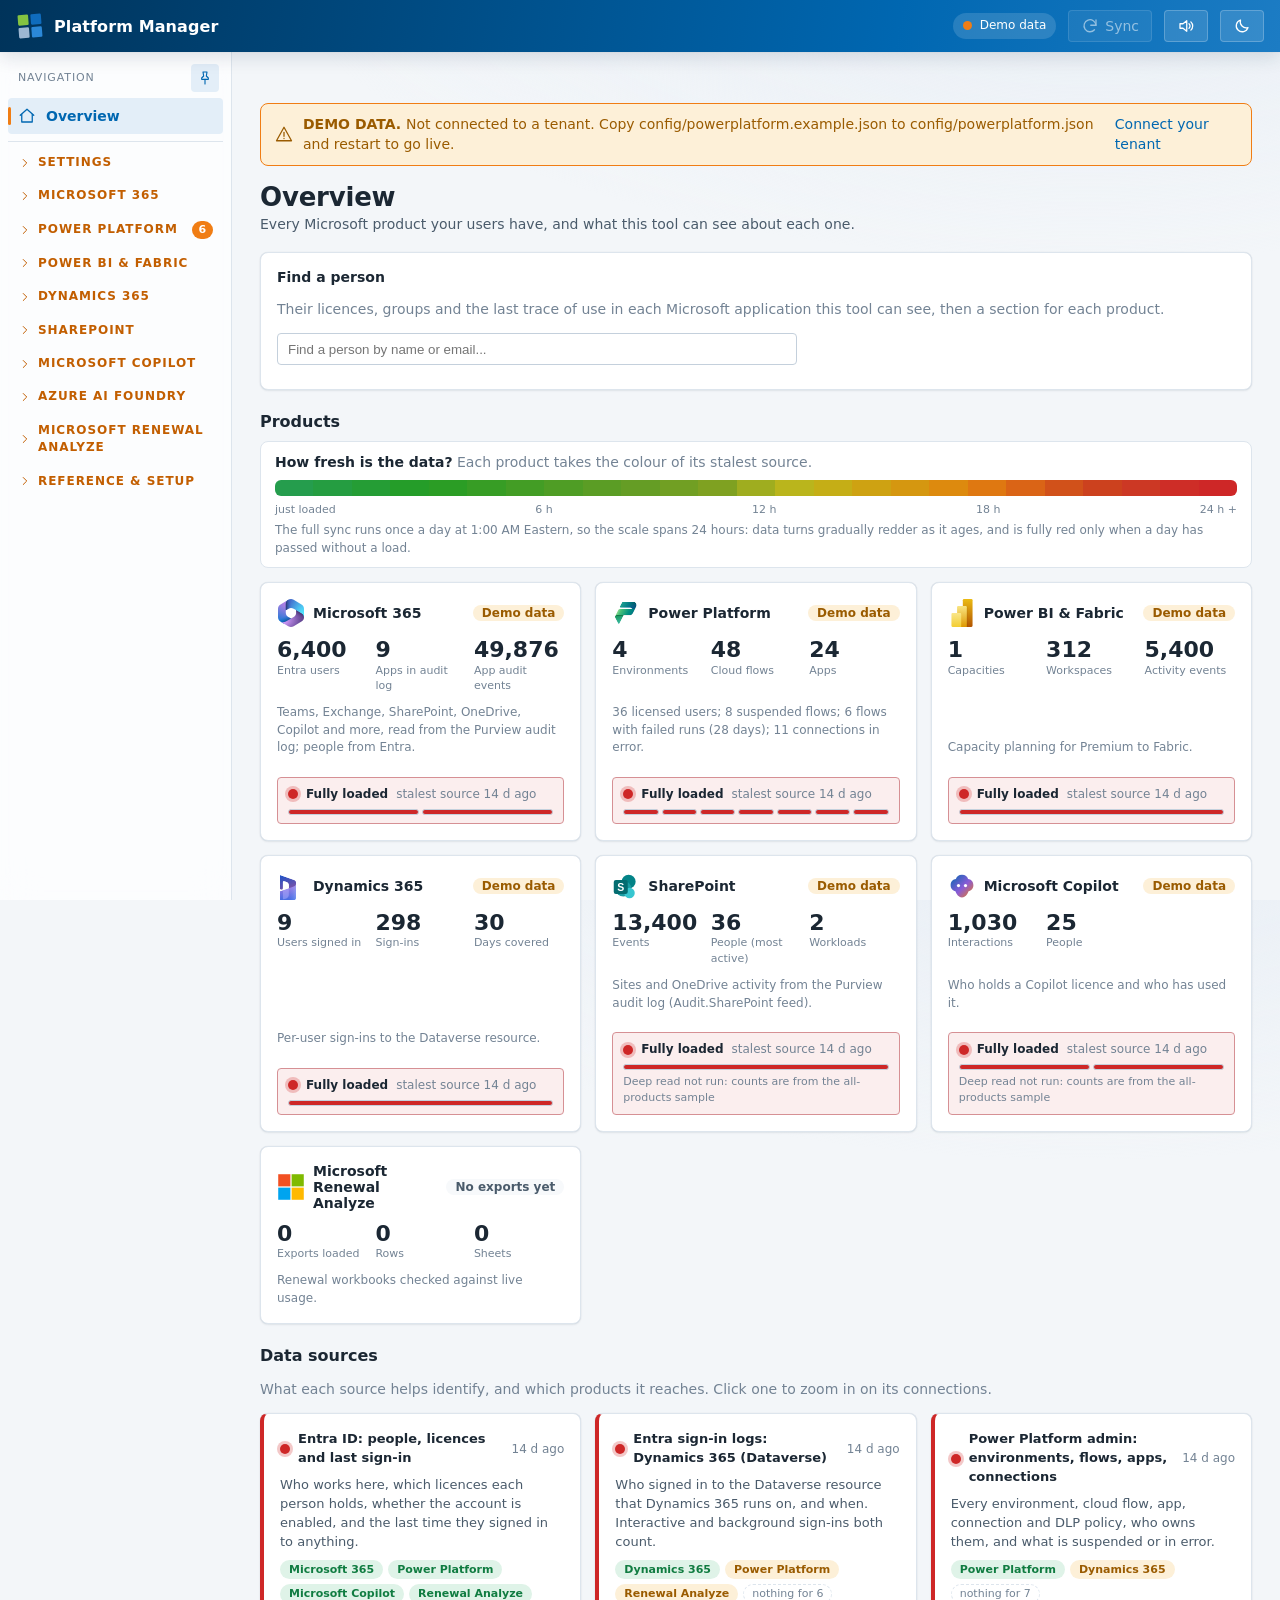
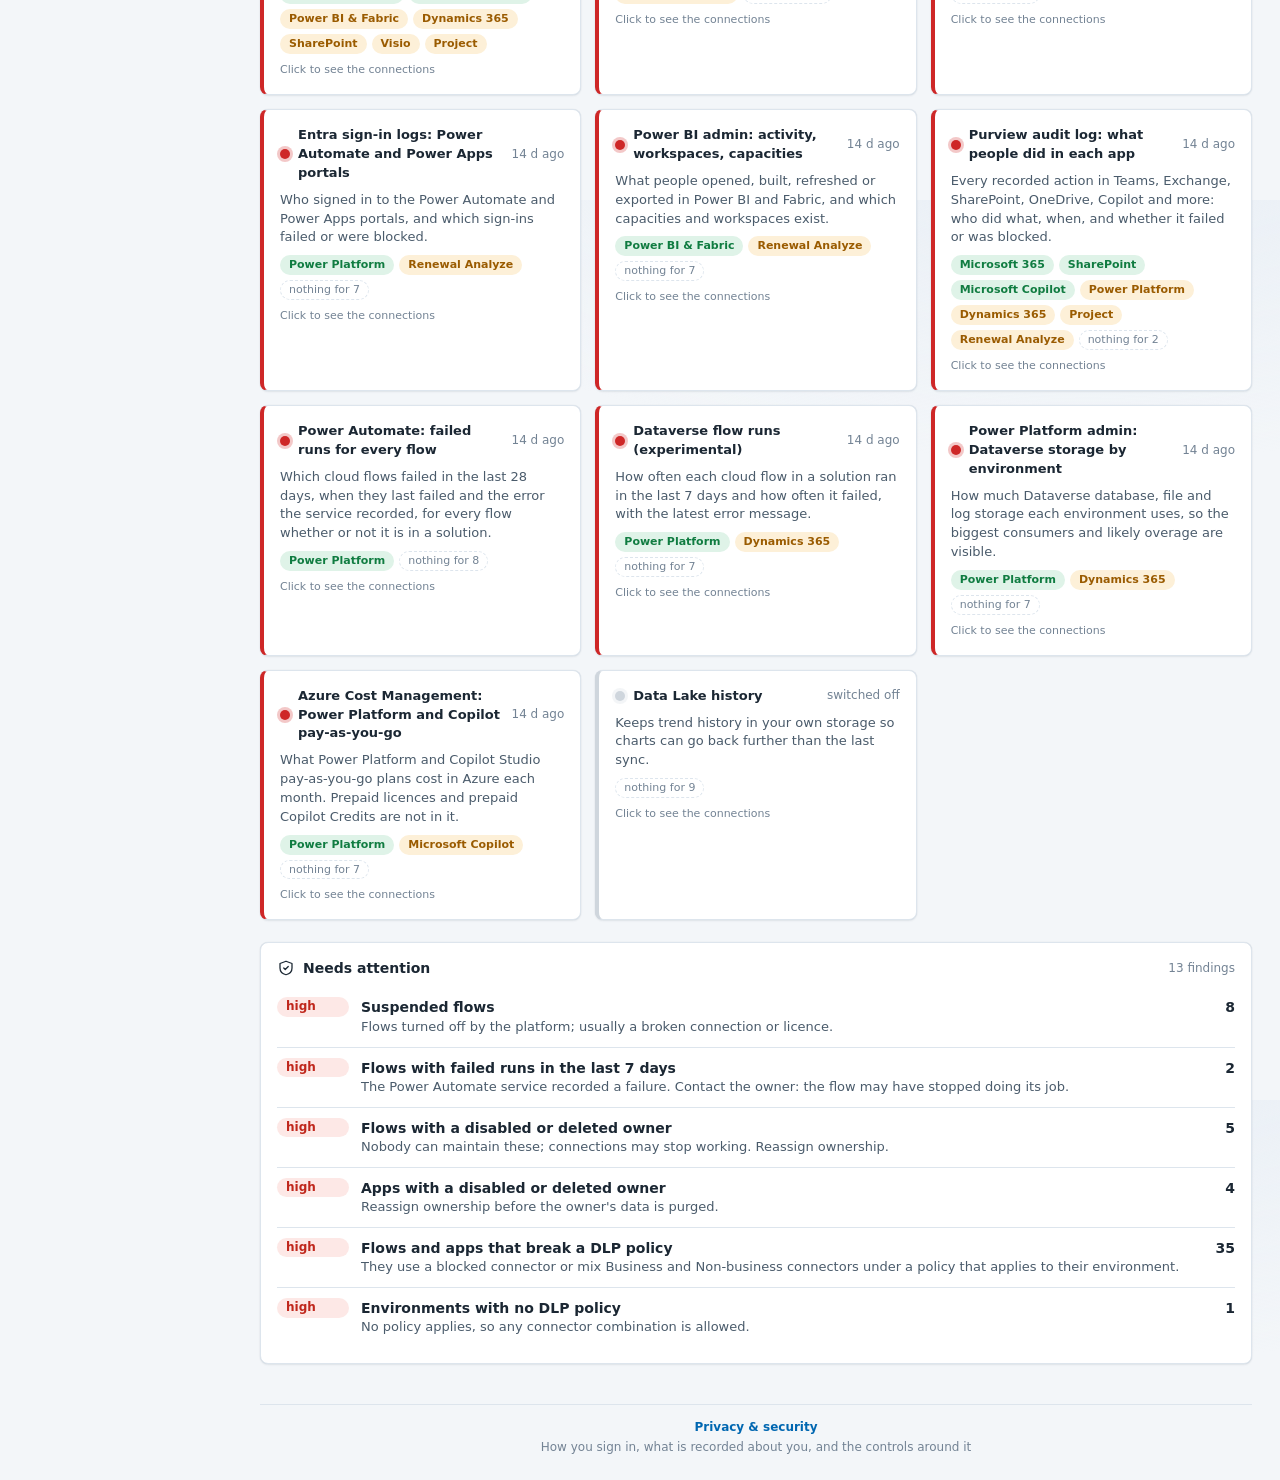
==== commit d7e42773: "Platform Manager demo: showcase in assets, new roles and logo, AI Builder by product Co-Authored-By:" ====
--- a/index.html
+++ b/index.html
@@ -11,7 +11,7 @@
   <script src="assets/js/boot-check.js"></script>
 </head>
 <body>
-  <div style="background:#fff4ce;color:#4a3b00;padding:6px 12px;font:13px Segoe UI,sans-serif;text-align:center">Read-only online demo with synthetic data. Nothing here is real, and actions that change anything are switched off. <a href="showcase.html" style="color:inherit;font-weight:600">Watch the showcase</a></div>
+  <div style="background:#fff4ce;color:#4a3b00;padding:6px 12px;font:13px Segoe UI,sans-serif;text-align:center">Read-only online demo with synthetic data. Nothing here is real, and actions that change anything are switched off. <a href="assets/showcase.html" style="color:inherit;font-weight:600">Watch the showcase</a></div>
   <header class="titlebar">
     <button class="btn menubtn" id="menubtn" type="button" aria-controls="nav" aria-expanded="false" aria-label="Show navigation" title="Show navigation"></button>
     <div class="brand"><img src="assets/img/favicon.svg" alt=""><span>Platform Manager</span></div>
--- a/assets/css/app.css
+++ b/assets/css/app.css
@@ -5,6 +5,7 @@
   --brand-light: #4e9fd6;
   --brand-orange: #f07d14;
   --brand-gold: #ffc72c;
+  --brand-lime: #84c341;
 
   --font: "Segoe UI Variable Text", "Segoe UI", system-ui, -apple-system, Arial, sans-serif;
   --font-display: "Segoe UI Variable Display", "Segoe UI", system-ui, sans-serif;
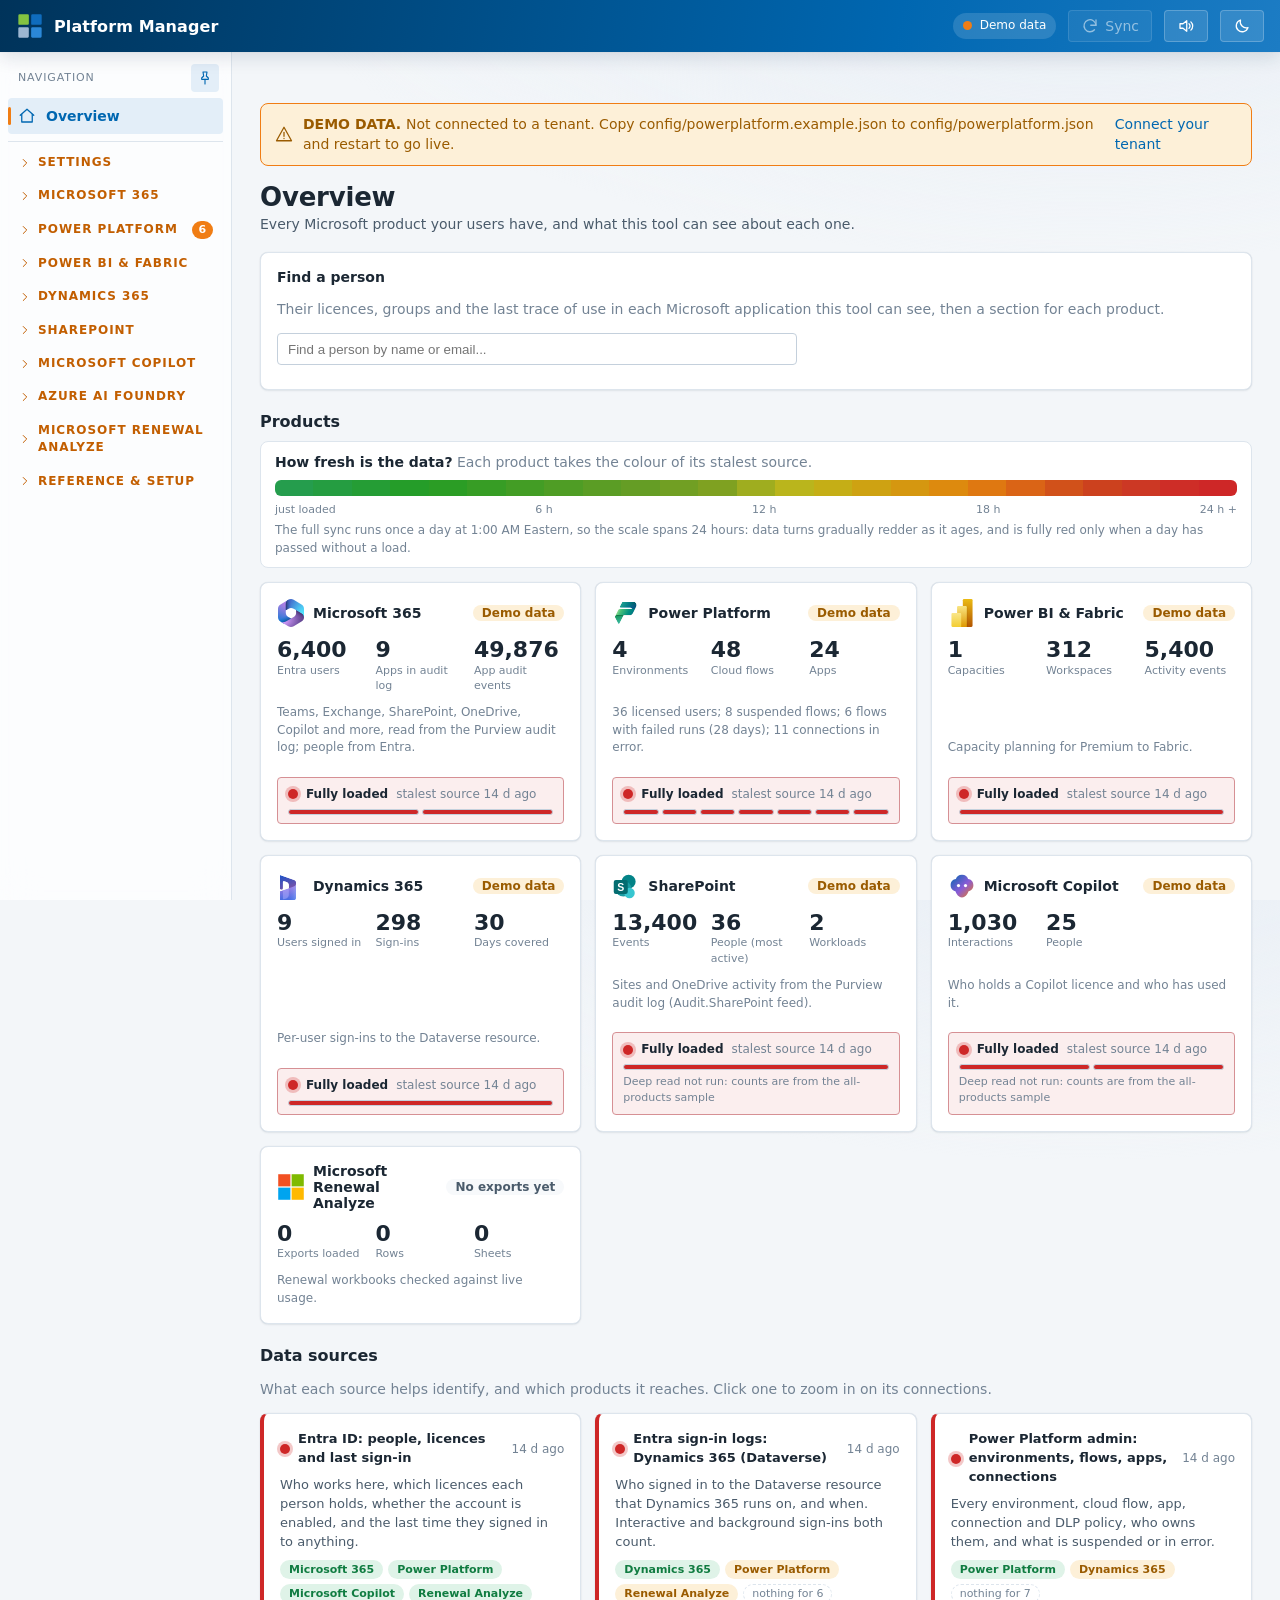
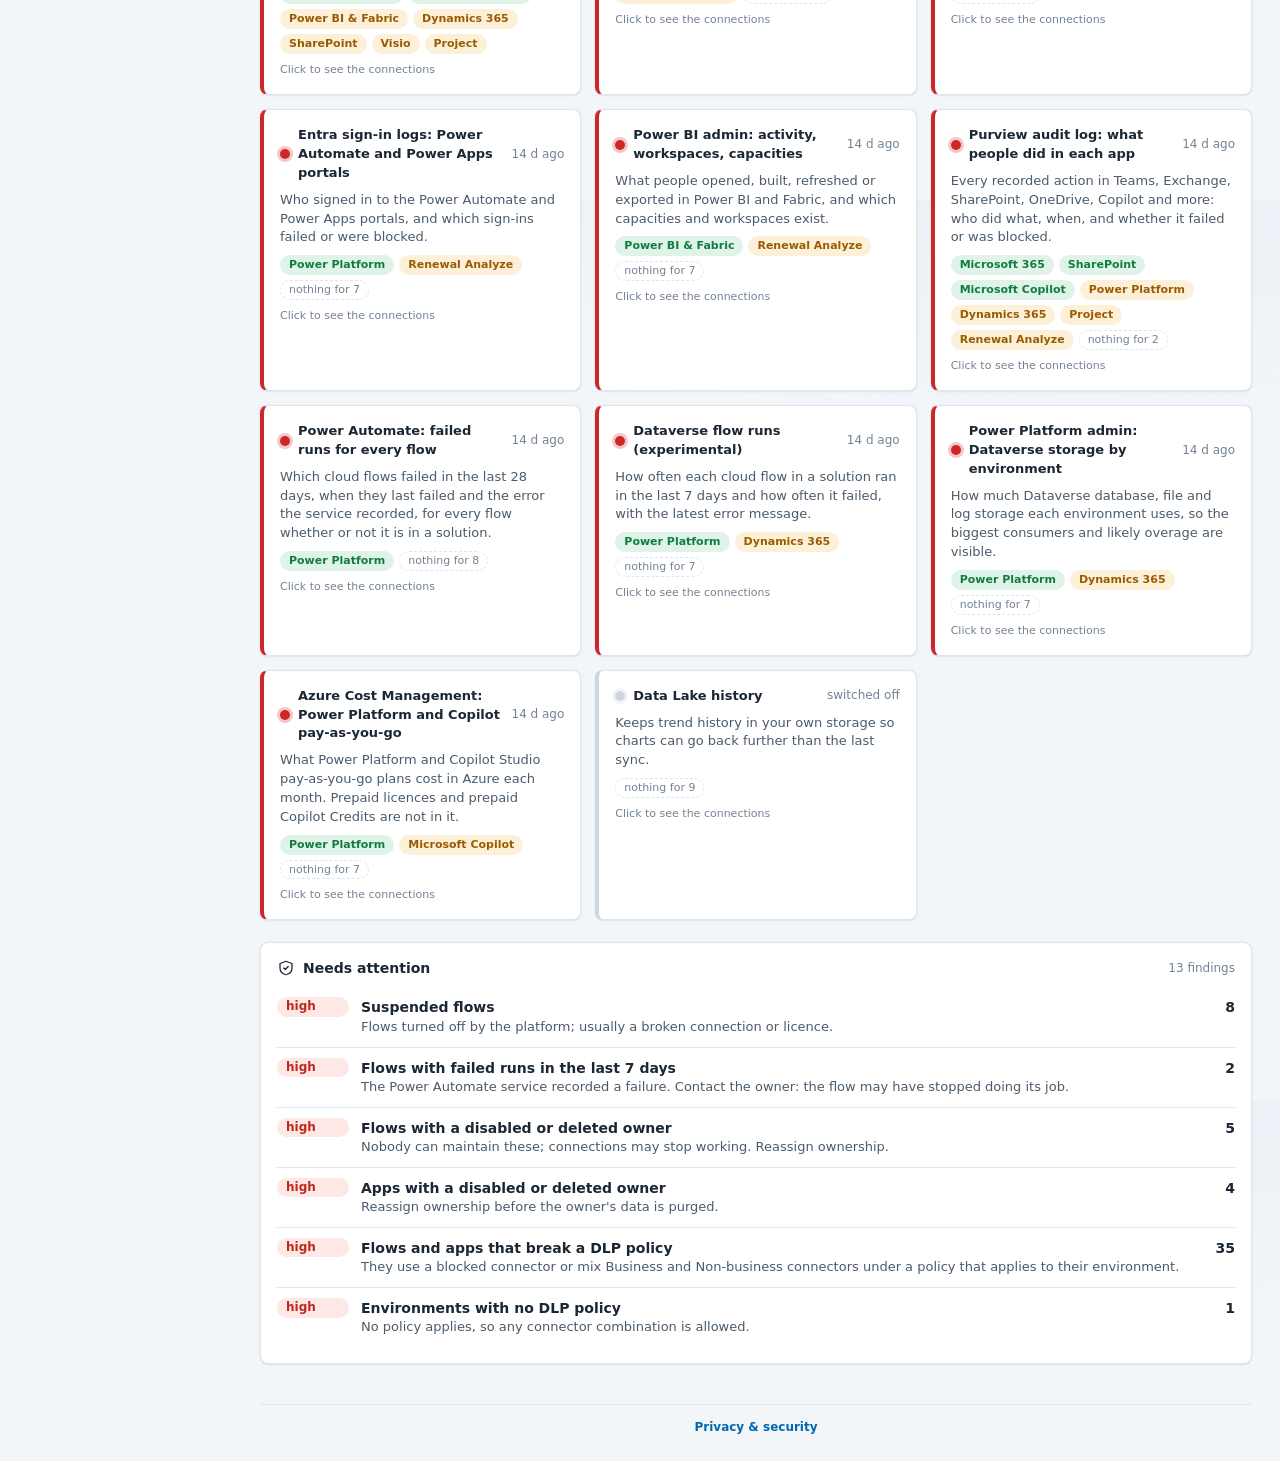
==== commit f59bb8f6: "Demo: logo returns to My overview with menus collapsed Co-Authored-By: Claude Haiku 5.5 <noreply@ant" ====
--- a/index.html
+++ b/index.html
@@ -14,7 +14,7 @@
   <div style="background:#fff4ce;color:#4a3b00;padding:6px 12px;font:13px Segoe UI,sans-serif;text-align:center">Read-only online demo with synthetic data. Nothing here is real, and actions that change anything are switched off. <a href="assets/showcase.html" style="color:inherit;font-weight:600">Watch the showcase</a></div>
   <header class="titlebar">
     <button class="btn menubtn" id="menubtn" type="button" aria-controls="nav" aria-expanded="false" aria-label="Show navigation" title="Show navigation"></button>
-    <div class="brand"><img src="assets/img/favicon.svg" alt=""><span>Platform Manager</span></div>
+    <a class="brand" id="brand" href="#me" title="Back to My overview, with the menus collapsed"><img src="assets/img/favicon.svg" alt=""><span>Platform Manager</span></a>
     <div class="spacer"></div>
     <div class="livechip" id="livechip" role="status"><span class="dot"></span><span id="livetext">Connecting...</span></div>
     <button class="btn" id="syncbtn" type="button" title="Refresh all data sources now"></button>
--- a/assets/css/app.css
+++ b/assets/css/app.css
@@ -62,7 +62,8 @@
   position: fixed; inset: 0 0 auto 0; height: var(--bar-h); z-index: 20; display: flex; align-items: center; gap: 12px;
   padding: 0 16px; background: var(--bar-bg); color: var(--ink-inv); box-shadow: var(--shadow-2);
 }
-.brand { display: flex; align-items: center; gap: 10px; font: 600 16px var(--font-display); letter-spacing: .1px; }
+.brand { display: flex; align-items: center; gap: 10px; font: 600 16px var(--font-display); letter-spacing: .1px; color: inherit; text-decoration: none; }
+.brand:focus-visible { outline: 2px solid var(--brand-lime); outline-offset: 3px; border-radius: 4px; }
 .brand img { width: 28px; height: 28px; }
 .brand small { font-weight: 400; opacity: .75; font-size: 12px; margin-left: 4px; }
 .spacer { flex: 1; }
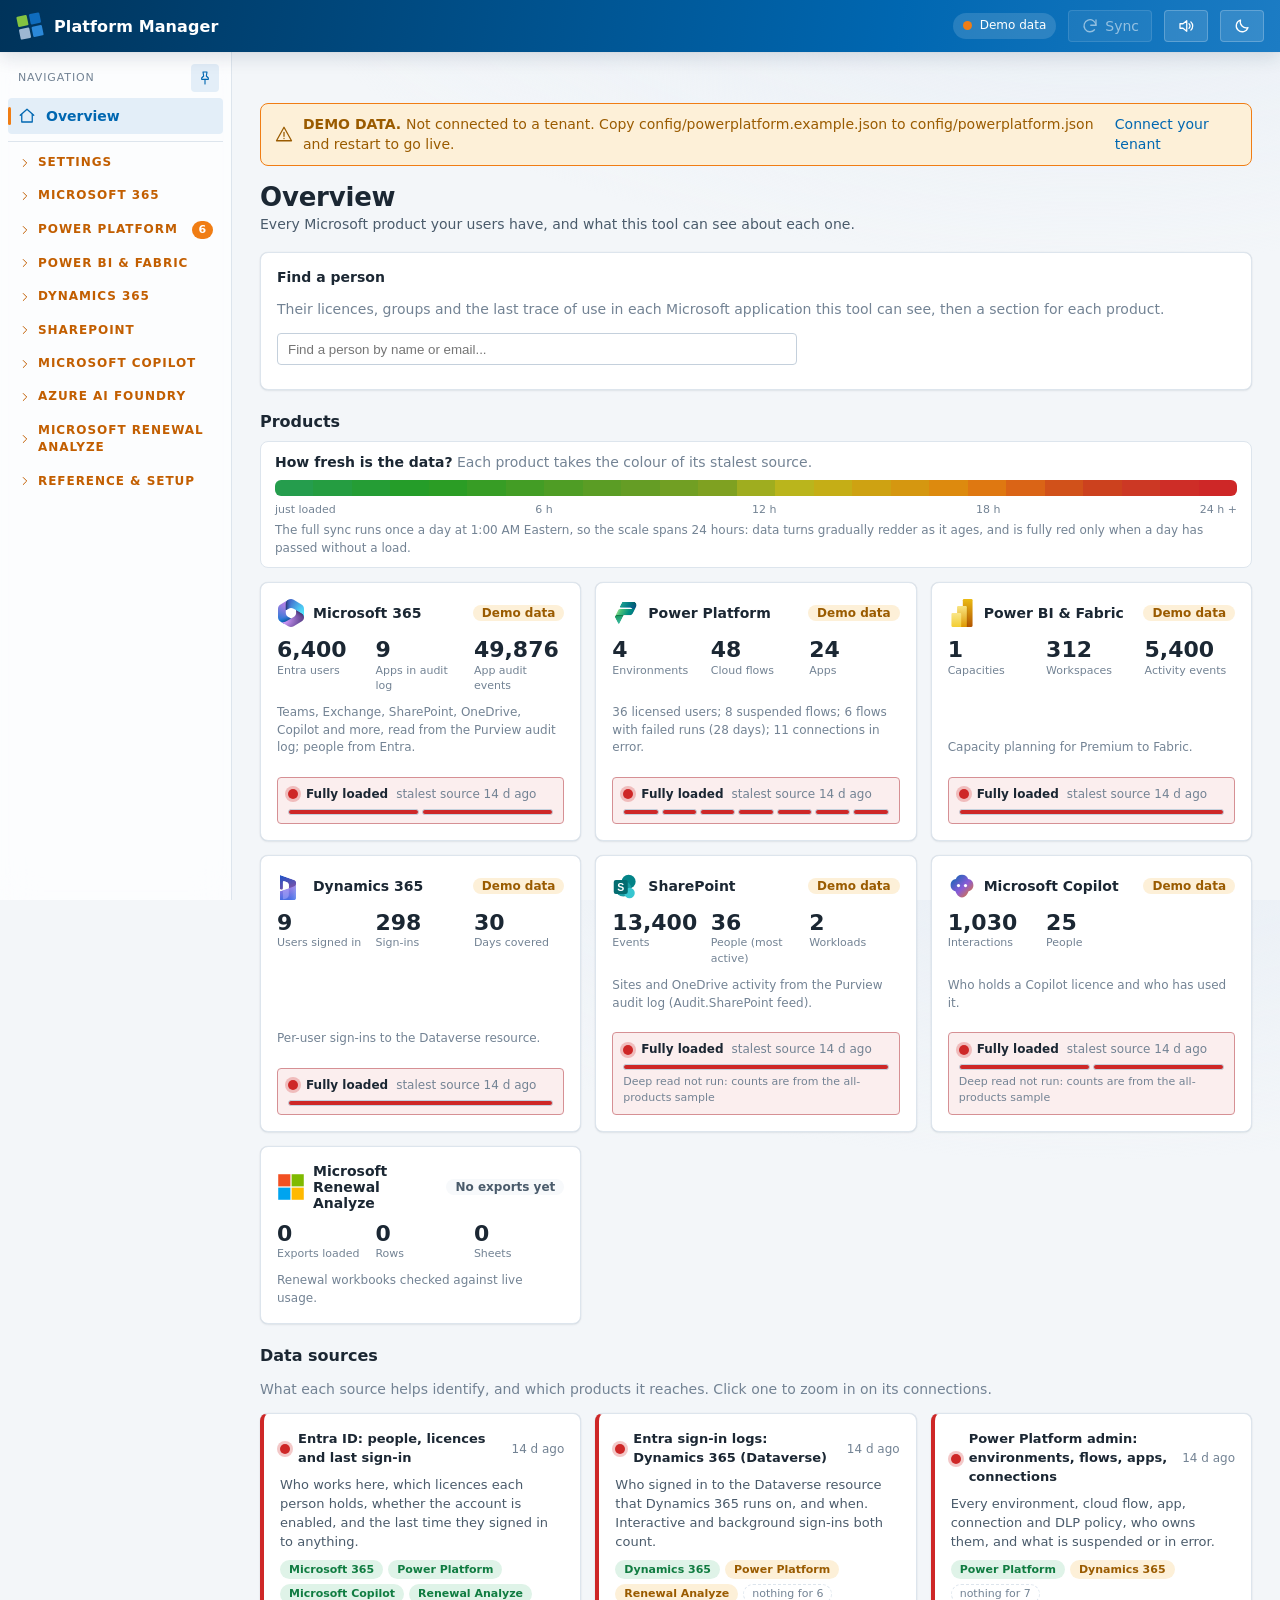
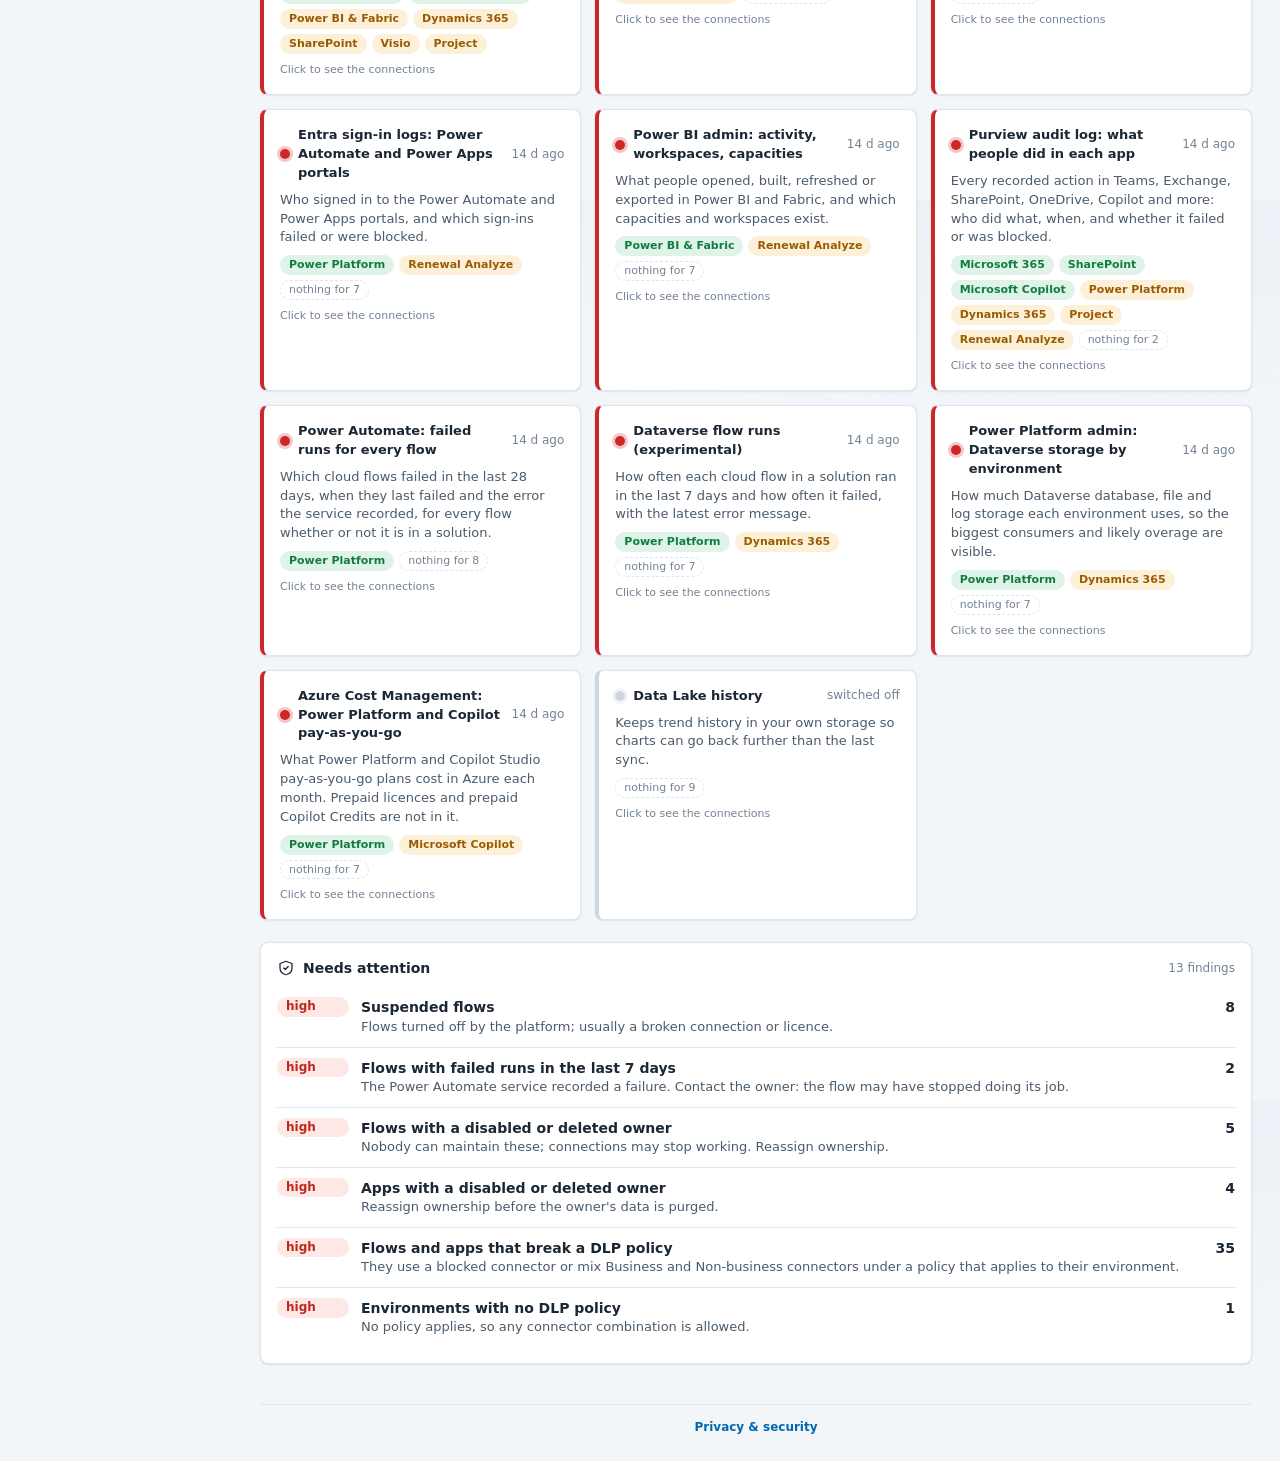
==== commit c8ba9f6c: "Demo: clean URLs, animated tab favicon, web app manifest Co-Authored-By: Claude Haiku 5.5 <noreply@a" ====
--- a/index.html
+++ b/index.html
@@ -5,13 +5,15 @@
   <meta name="viewport" content="width=device-width, initial-scale=1">
   <title>Platform Manager</title>
   <link rel="icon" type="image/svg+xml" href="assets/img/favicon.svg">
+  <link rel="manifest" href="assets/manifest.webmanifest">
+  <script src="assets/js/favicon.js"></script>
   <link rel="stylesheet" href="assets/css/app.css">
   <script src="assets/js/theme-init.js"></script>
   <script>window.PPM_STATIC="assets/data/snapshot.json";</script>
   <script src="assets/js/boot-check.js"></script>
 </head>
 <body>
-  <div style="background:#fff4ce;color:#4a3b00;padding:6px 12px;font:13px Segoe UI,sans-serif;text-align:center">Read-only online demo with synthetic data. Nothing here is real, and actions that change anything are switched off. <a href="assets/showcase.html" style="color:inherit;font-weight:600">Watch the showcase</a></div>
+  <div style="background:#fff4ce;color:#4a3b00;padding:6px 12px;font:13px Segoe UI,sans-serif;text-align:center">Read-only online demo with synthetic data. Nothing here is real, and actions that change anything are switched off. <a href="assets/showcase" style="color:inherit;font-weight:600">Watch the showcase</a></div>
   <header class="titlebar">
     <button class="btn menubtn" id="menubtn" type="button" aria-controls="nav" aria-expanded="false" aria-label="Show navigation" title="Show navigation"></button>
     <a class="brand" id="brand" href="#me" title="Back to My overview, with the menus collapsed"><img src="assets/img/favicon.svg" alt=""><span>Platform Manager</span></a>
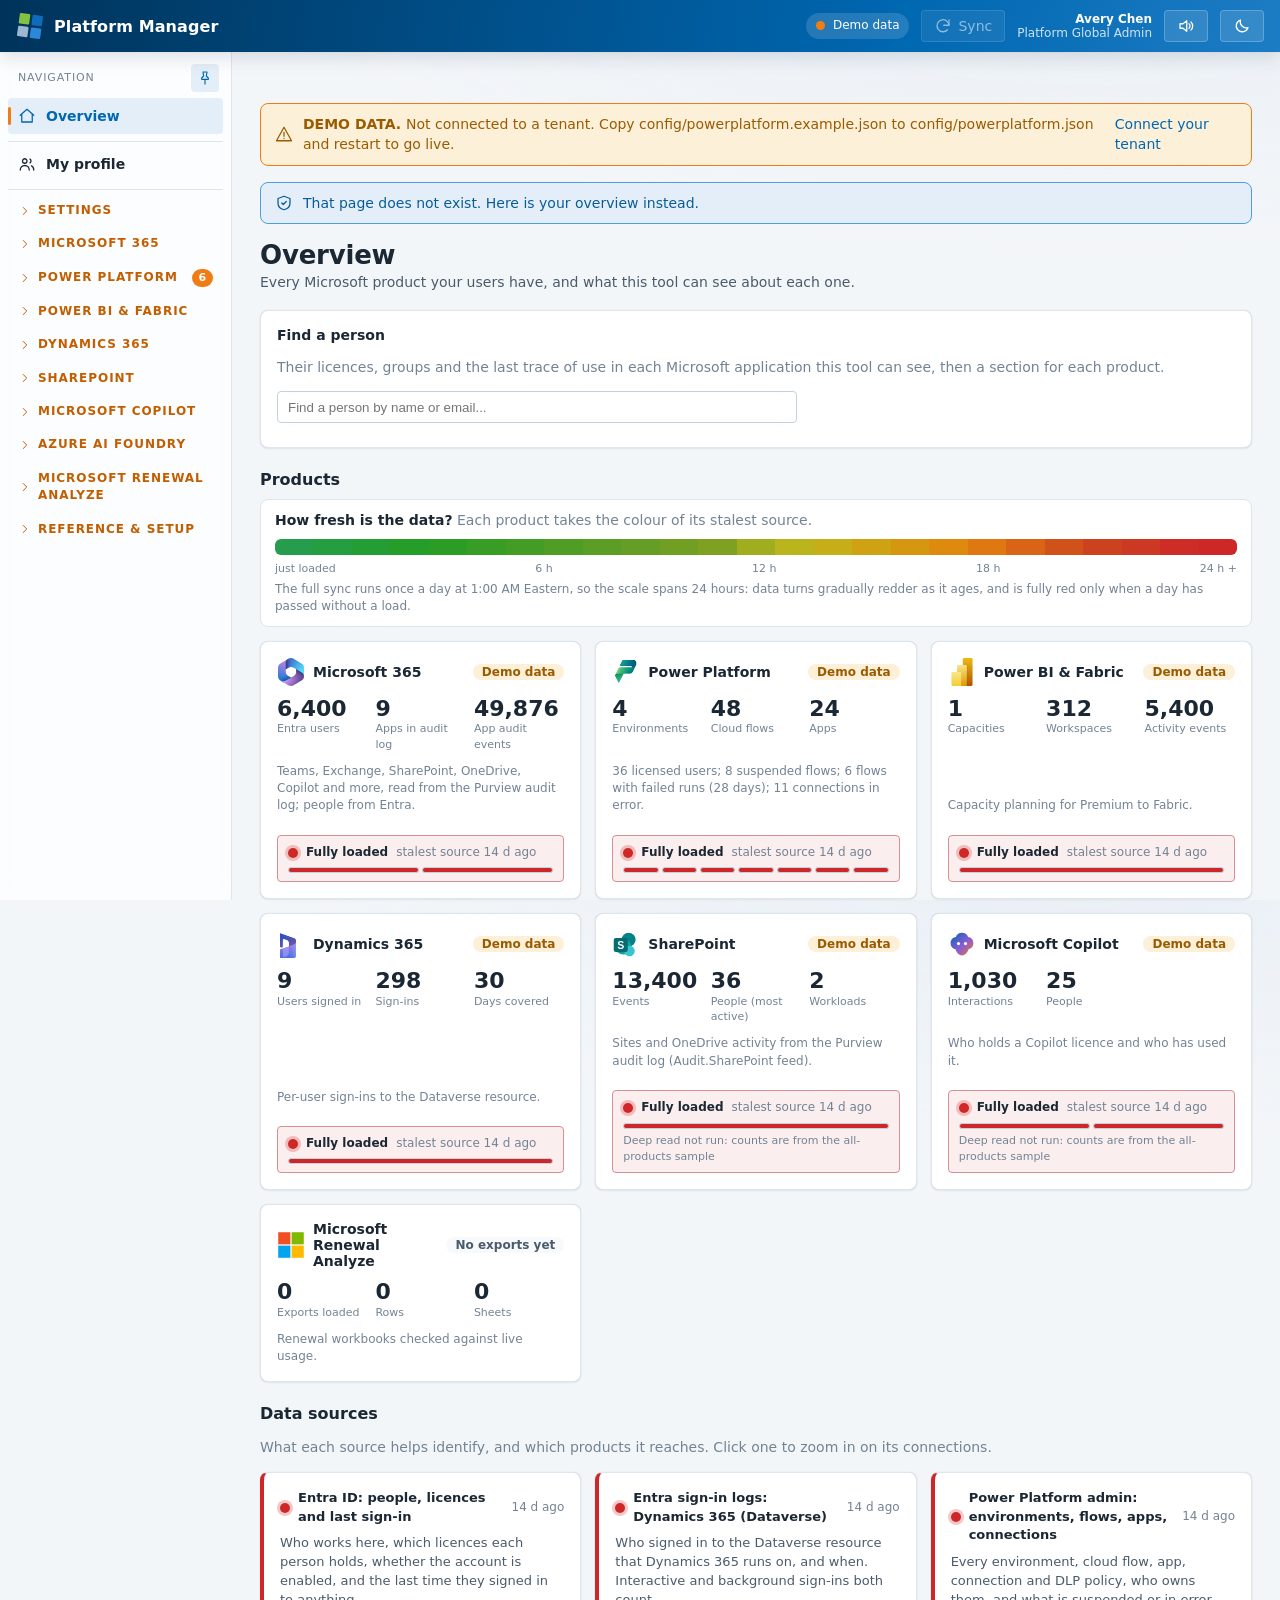
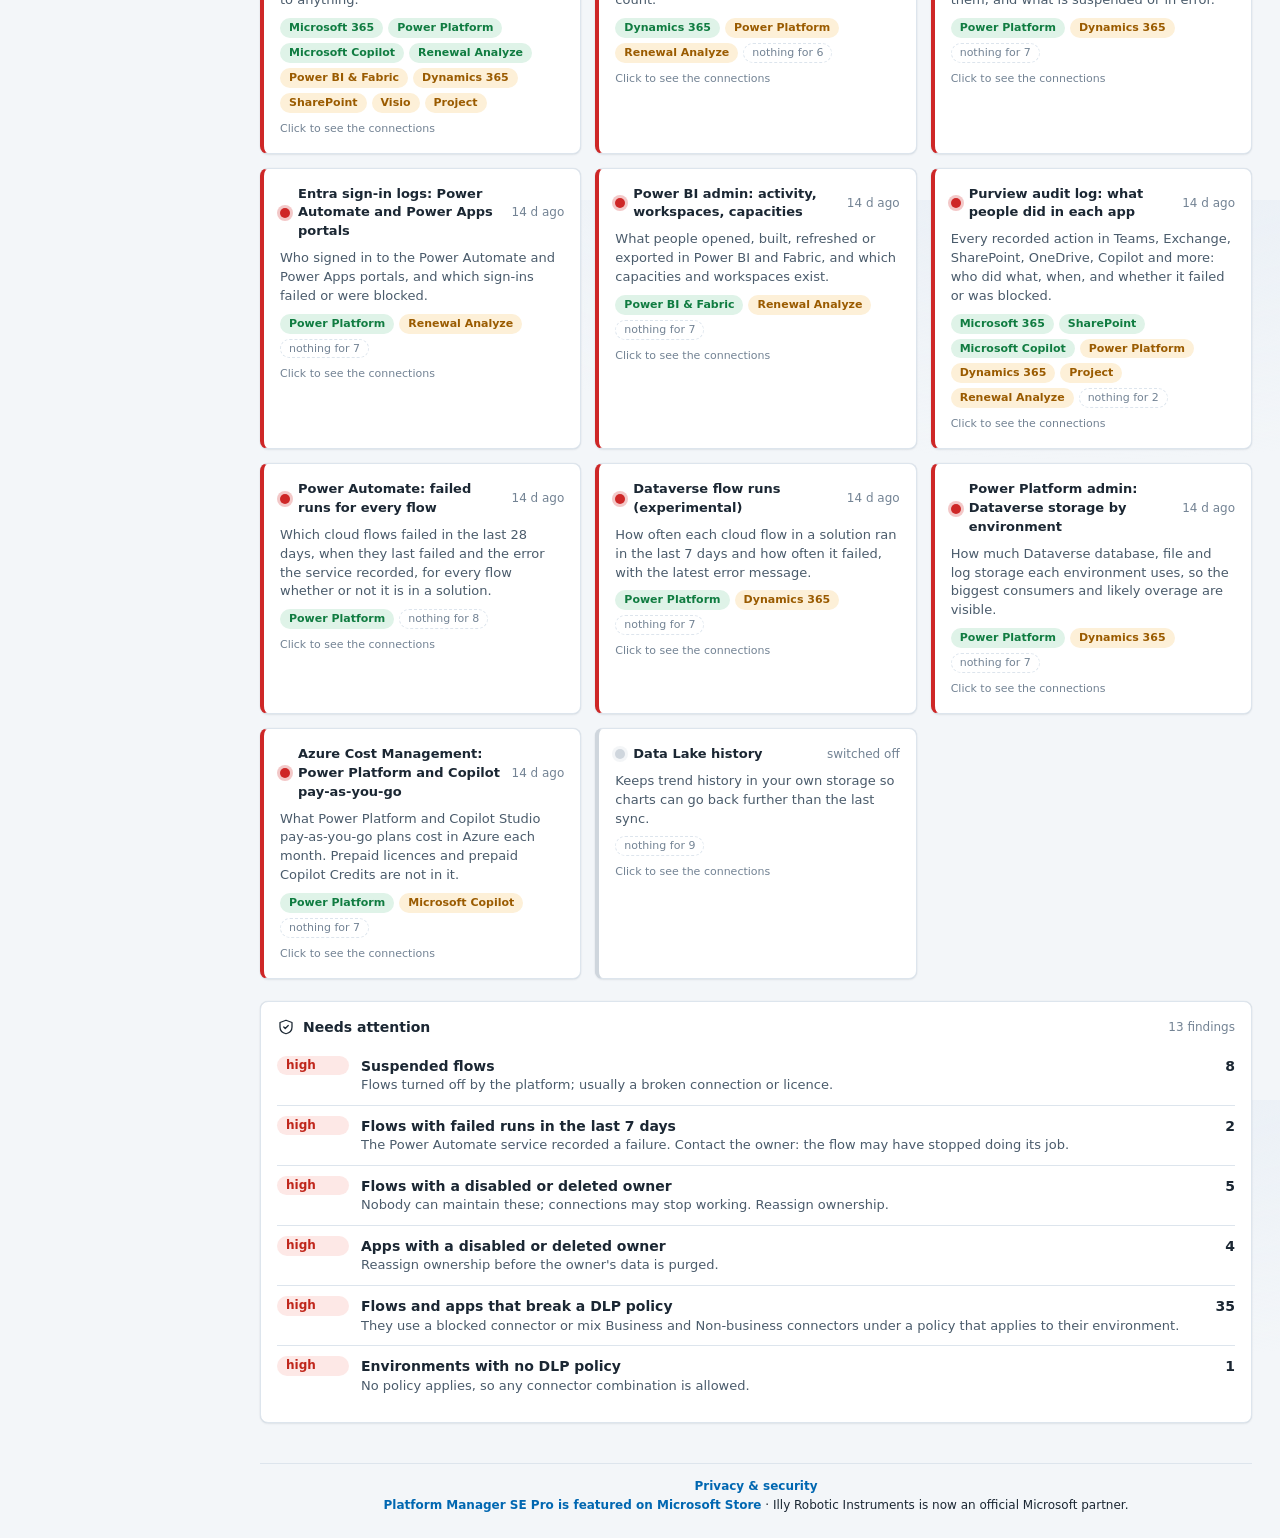
==== commit c58685a4: "Platform Manager web app: featured on Microsoft Store, partner note, header seal; synthetic sample d" ====
--- a/index.html
+++ b/index.html
@@ -13,7 +13,7 @@
   <script src="assets/js/boot-check.js"></script>
 </head>
 <body>
-  <div style="background:#fff4ce;color:#4a3b00;padding:6px 12px;font:13px Segoe UI,sans-serif;text-align:center">Read-only online demo with synthetic data. Nothing here is real, and actions that change anything are switched off. <a href="assets/showcase" style="color:inherit;font-weight:600">Watch the showcase</a></div>
+  <div style="background:#fff4ce;color:#4a3b00;padding:6px 12px;font:13px Segoe UI,sans-serif;text-align:center">Read-only web app with synthetic sample data. Nothing here is real, and actions that change anything are switched off. <a href="assets/showcase" style="color:inherit;font-weight:600">Watch the showcase</a></div>
   <header class="titlebar">
     <button class="btn menubtn" id="menubtn" type="button" aria-controls="nav" aria-expanded="false" aria-label="Show navigation" title="Show navigation"></button>
     <a class="brand" id="brand" href="#me" title="Back to My overview, with the menus collapsed"><img src="assets/img/favicon.svg" alt=""><span>Platform Manager</span></a>
--- a/assets/css/app.css
+++ b/assets/css/app.css
@@ -722,6 +722,35 @@
 .fcap-row small { color: var(--ink-3); font-weight: 600; text-transform: uppercase; font-size: 10.5px; letter-spacing: .04em; }
 .fcap-row p { margin: 2px 0 0; font-size: 12.5px; }
 
+/* ---- Estate diagram (pages/fabricestate.js): an illustrative picture with invented names and figures ---- */
+.est-group { fill: #f1f6fb; stroke: #b9c8db; stroke-width: 1.2; }
+.est-group.fabric { stroke: #e07a1f; stroke-width: 2; }
+.est-group.dash { stroke-dasharray: 7 5; }
+.est-gtitle { font: 700 14px var(--font); fill: #0b2a4a; }
+.est-box { fill: #fff; stroke: #c7d3e3; stroke-width: 1.2; }
+.est-label { font: 600 13px var(--font); fill: #0b2a4a; }
+.est-label.narrow { font-size: 12px; }
+.est-sub { font: 500 11px var(--font); fill: #4b5b70; }
+.est-node { cursor: pointer; outline: none; }
+.est-node:focus-visible .est-box, .est-node.sel .est-box { stroke: #0f6cbd; stroke-width: 2.4; }
+.est-edge { fill: none; stroke-width: 1.6; opacity: .85; }
+.est-edge.k-data { stroke: #0f6cbd; }
+.est-edge.k-govern { stroke: #7a3dd6; stroke-dasharray: 6 4; }
+.est-edge.k-identity { stroke: #0f766e; stroke-dasharray: 2 4; }
+.est-edge.k-cost { stroke: #107c41; stroke-dasharray: 9 4 2 4; }
+.est-edge.hot { stroke-width: 3; opacity: 1; }
+.est-svg.flowing .est-node:not(.on):not(.seen), .est-svg.flowing .est-edge:not(.on):not(.seen) { opacity: .16; }
+.est-svg.flowing .est-node.seen, .est-svg.flowing .est-edge.seen { opacity: .55; }
+.est-node.on .est-box { stroke: #e07a1f; stroke-width: 3; }
+.est-edge.on { stroke-width: 3.4; opacity: 1; }
+.est-token { fill: #e07a1f; stroke: #fff; stroke-width: 2; }
+.est-legend { display: flex; flex-wrap: wrap; gap: 6px 14px; font-size: 12px; color: var(--ink-3); margin: 8px 0 12px; }
+.est-sw { display: inline-block; width: 22px; height: 0; border-top: 3px solid; vertical-align: middle; margin-right: 6px; }
+.est-sw.k-data { border-color: #0f6cbd; }
+.est-sw.k-govern { border-color: #7a3dd6; border-top-style: dashed; }
+.est-sw.k-identity { border-color: #0f766e; border-top-style: dotted; }
+.est-sw.k-cost { border-color: #107c41; border-top-style: dashed; }
+
 /* the topology stories (pages/foundrystory.js) reuse the .topo-* rules above */
 .fstory .lane { fill: #f1f5f9; stroke: #dde5ed; } .fstory .lane.bad { fill: #fdf1ef; stroke: #f0c9c4; }
 .fstory .lane-title { font: 700 12px "Segoe UI", Arial, sans-serif; fill: #4a5b6b; text-transform: uppercase; letter-spacing: .05em; }
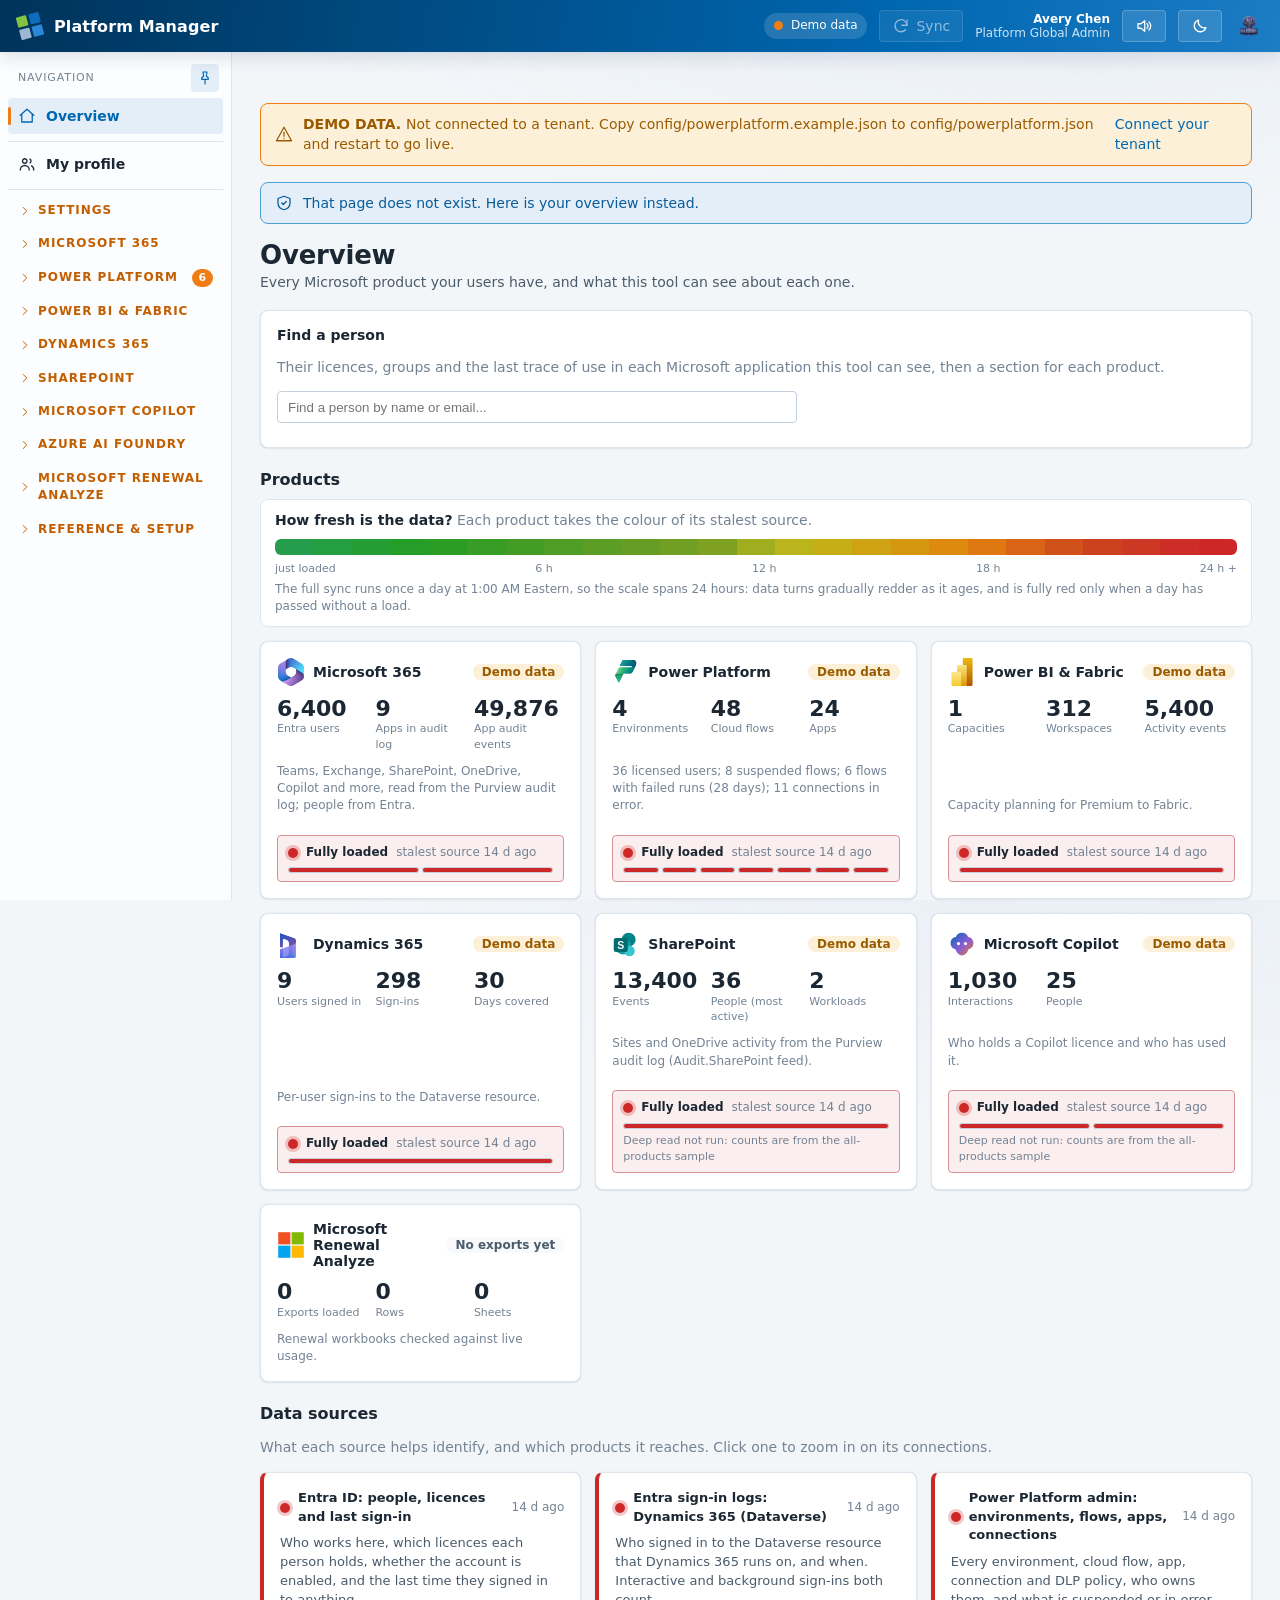
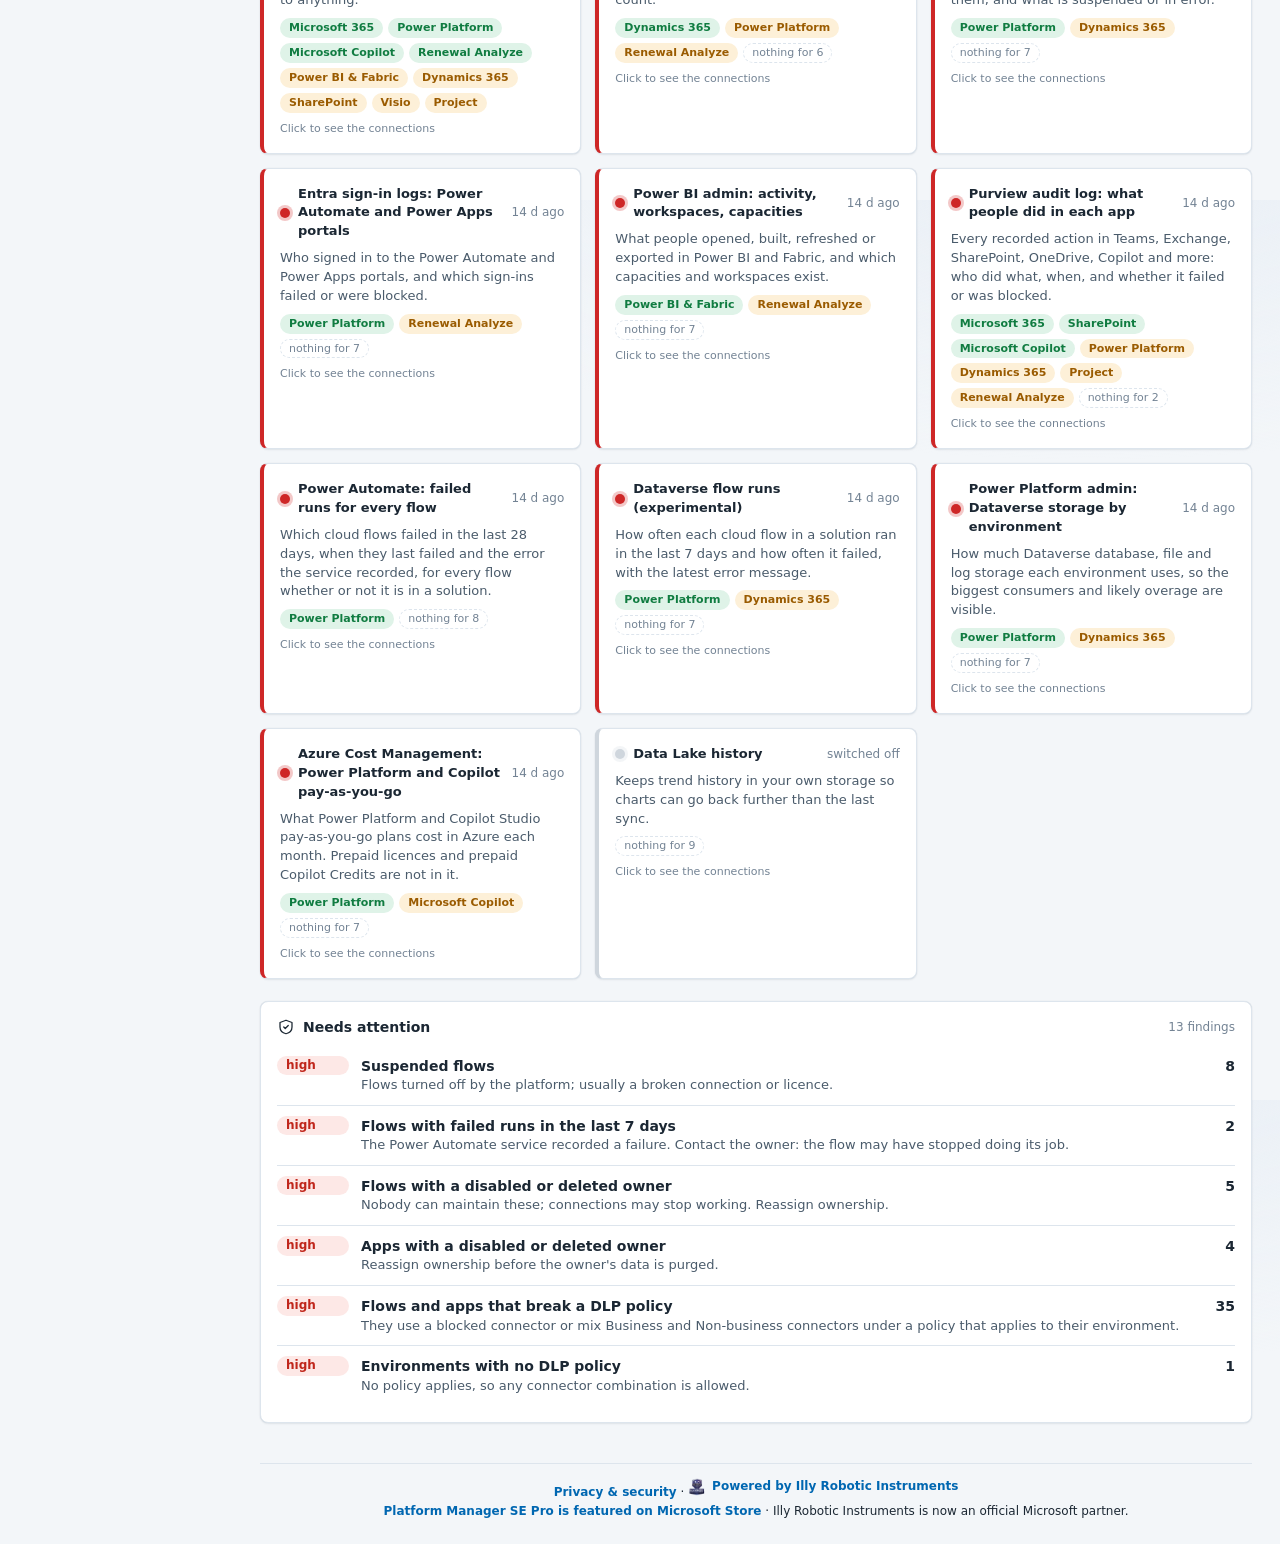
==== commit 518769a8: "Web app: Illy credit in the footer and title bar (synthetic sample data only) Co-Authored-By: Claude" ====
--- a/index.html
+++ b/index.html
@@ -23,6 +23,7 @@
     <div class="userchip" id="userchip" hidden></div>
     <button class="btn" id="soundbtn" type="button" aria-label="Button sounds" aria-pressed="true"></button>
     <button class="btn" id="themebtn" type="button" aria-label="Toggle theme"></button>
+    <a class="illy-mark" href="https://www.illyrobotic-ai.com/" title="Illy Robotic Instruments" aria-label="Illy Robotic Instruments home"><img src="assets/img/illy-shield.png" alt="" width="22" height="22"></a>
   </header>
   <nav class="nav" id="nav" aria-label="Sections"></nav>
   <main class="main" id="main"><div class="loading">Loading...</div></main>
--- a/assets/css/app.css
+++ b/assets/css/app.css
@@ -602,6 +602,14 @@
 .sitefoot { margin-top: auto; padding: 14px 0 4px; border-top: 1px solid var(--line); display: flex; flex-direction: column; align-items: center; gap: 2px; text-align: center; font-size: 12px; }
 .main > :nth-last-child(2) { margin-bottom: 40px; }
 .sitefoot a { font-weight: 600; }
+.illy-powered { display: inline-flex; align-items: center; gap: 6px; font-weight: 500; }
+.illy-powered img { width: 18px; height: 18px; display: block; }
+.illy-powered:hover span { text-decoration: underline; }
+/* Illy shield in the title bar, linking to the company homepage */
+.illy-mark { display: inline-flex; align-items: center; justify-content: center; padding: 4px; border-radius: 6px; line-height: 0; transition: background .12s var(--ease); }
+.illy-mark img { width: 22px; height: 22px; display: block; }
+.illy-mark:hover { background: rgba(255, 255, 255, .16); }
+.illy-mark:focus-visible { outline: 2px solid var(--brand-lime); outline-offset: 2px; }
 .actions { display: flex; gap: 8px; flex-wrap: wrap; align-items: center; margin-top: 8px; }
 .scroll-y { max-height: 320px; overflow: auto; }
 
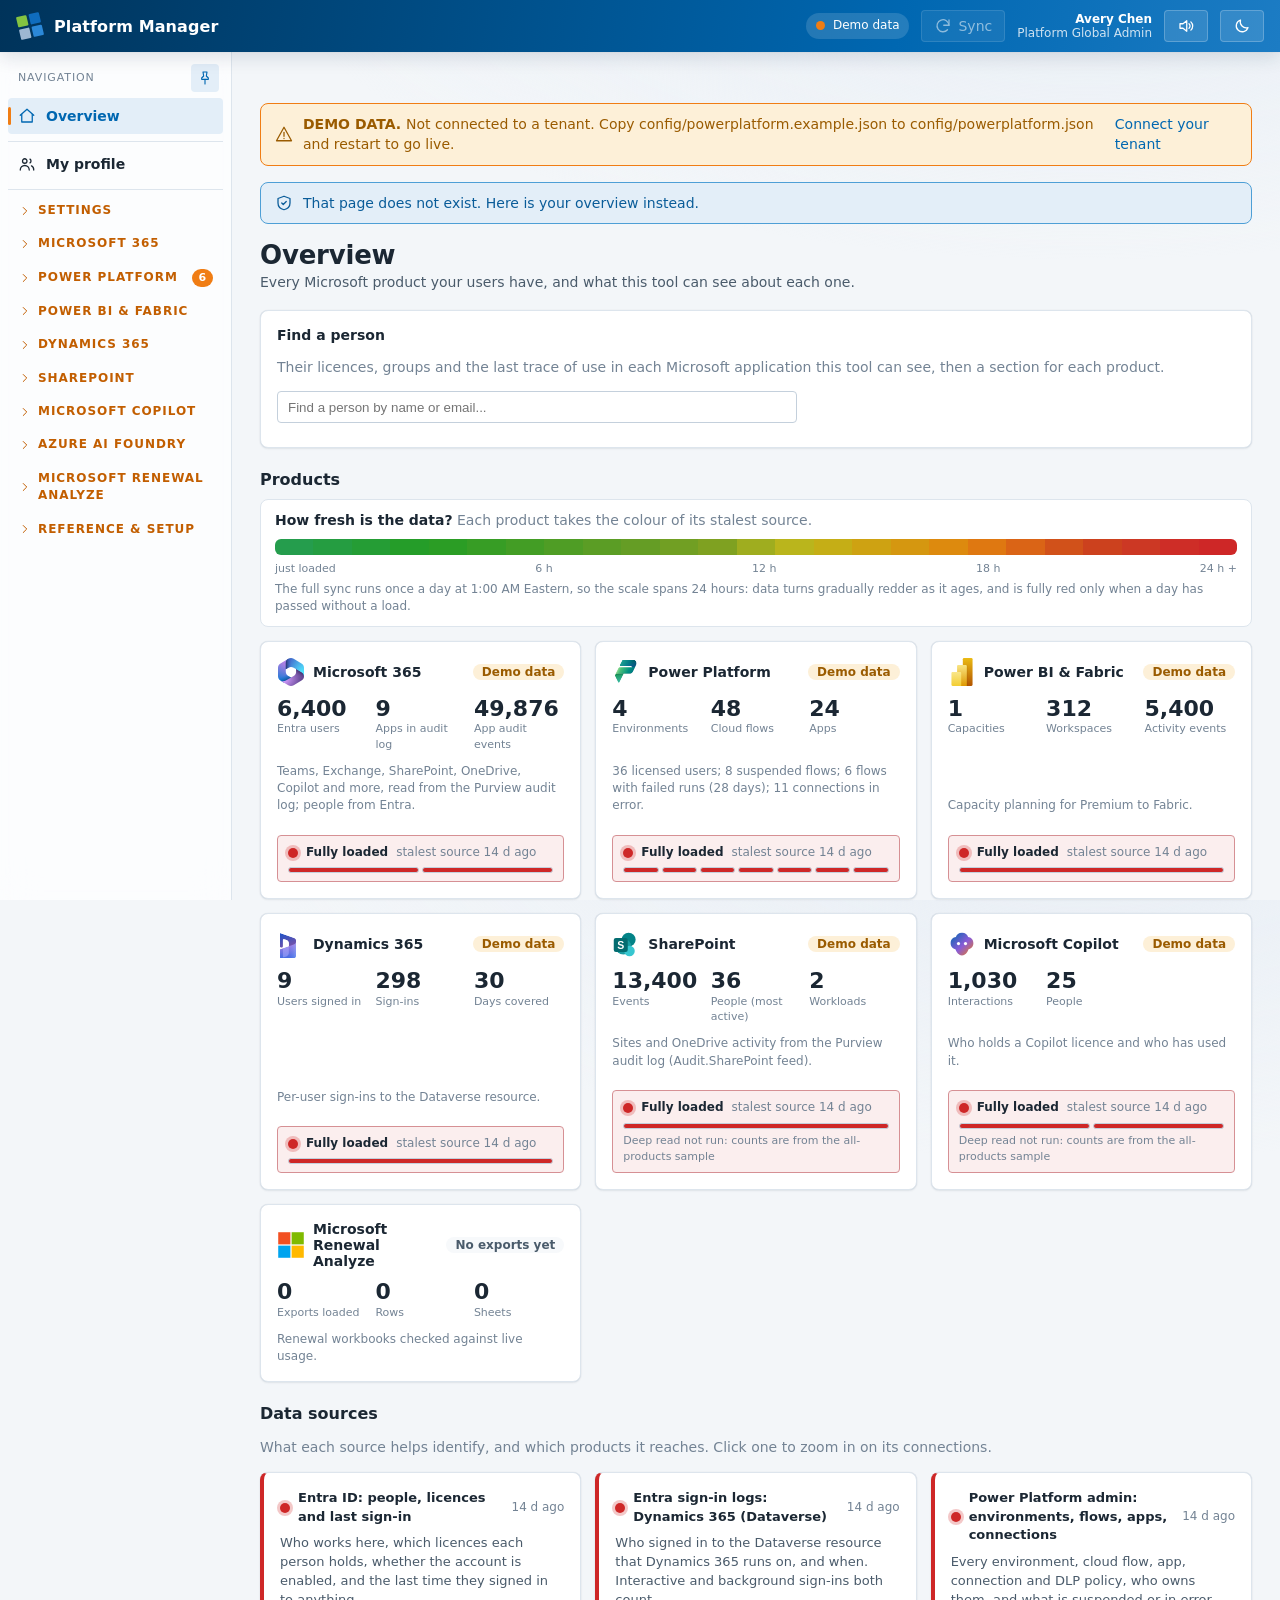
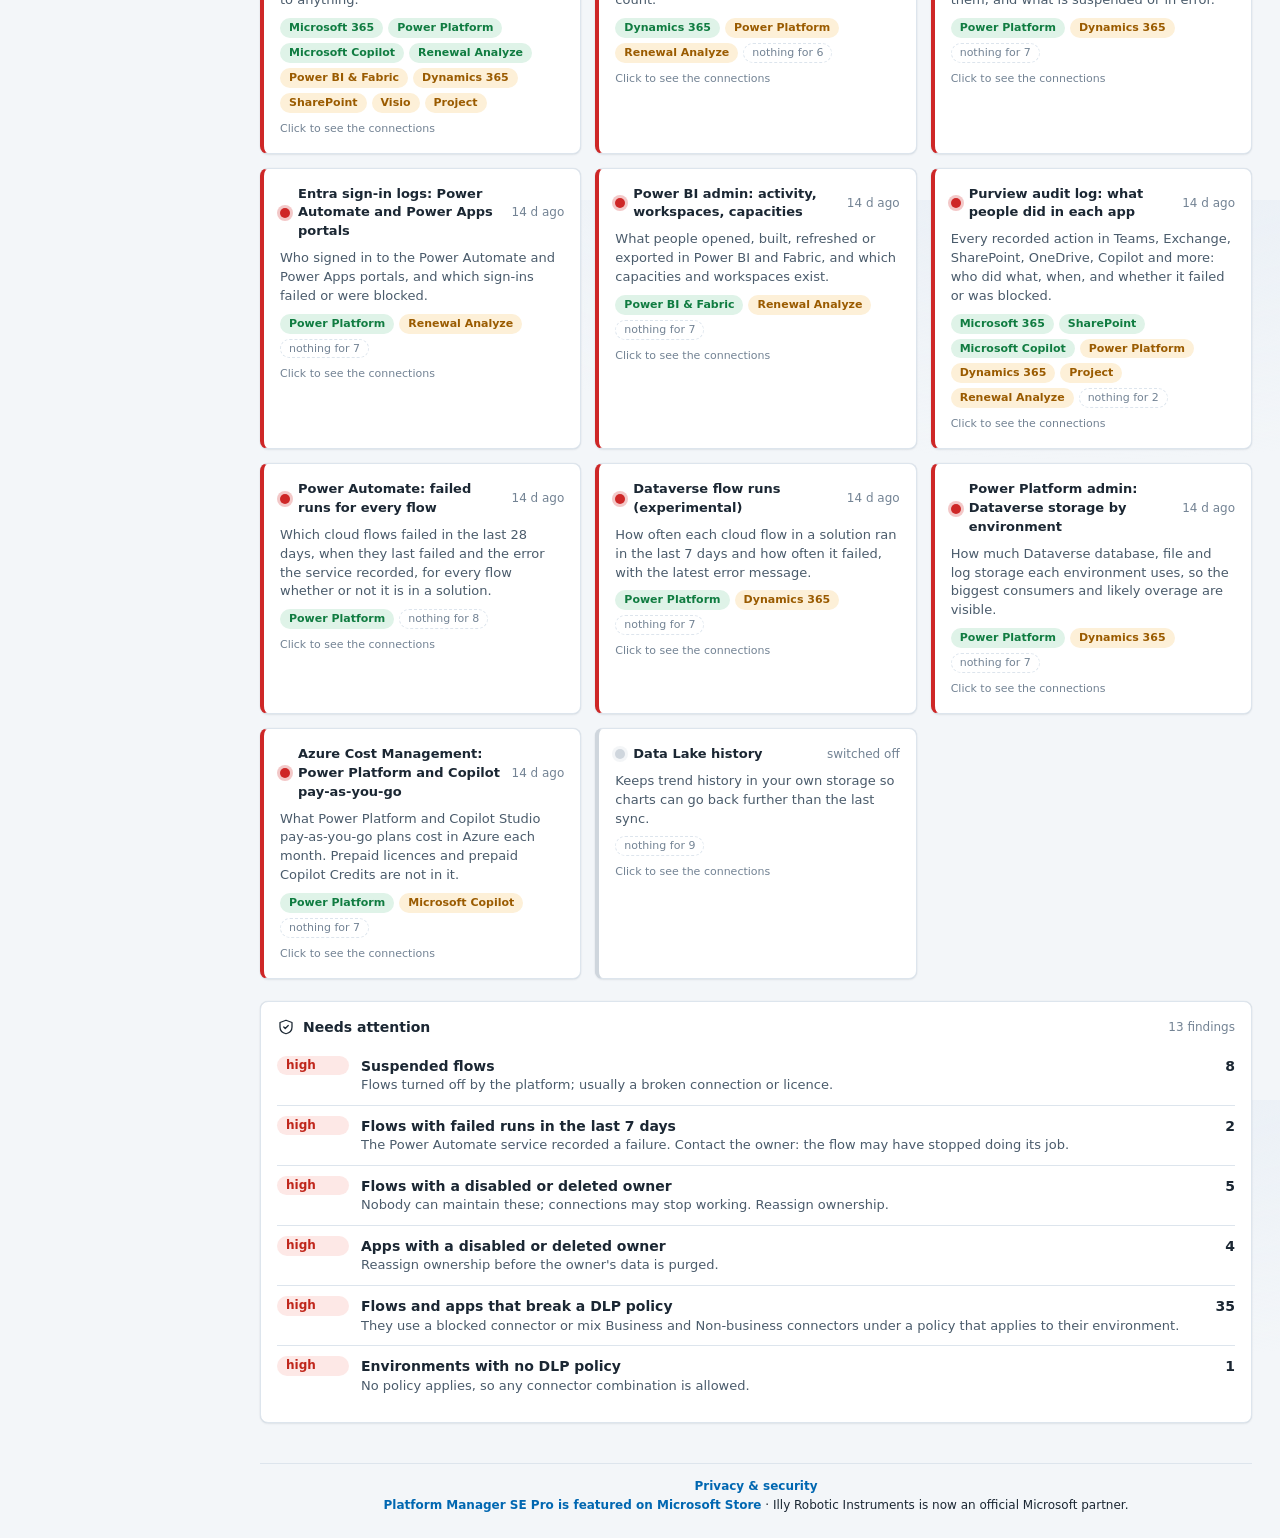
==== commit 71064074: "Web app: remove the Illy shield badges (synthetic sample data only) Co-Authored-By: Claude Haiku 5.5" ====
--- a/index.html
+++ b/index.html
@@ -23,7 +23,6 @@
     <div class="userchip" id="userchip" hidden></div>
     <button class="btn" id="soundbtn" type="button" aria-label="Button sounds" aria-pressed="true"></button>
     <button class="btn" id="themebtn" type="button" aria-label="Toggle theme"></button>
-    <a class="illy-mark" href="https://www.illyrobotic-ai.com/" title="Illy Robotic Instruments" aria-label="Illy Robotic Instruments home"><img src="assets/img/illy-shield.png" alt="" width="22" height="22"></a>
   </header>
   <nav class="nav" id="nav" aria-label="Sections"></nav>
   <main class="main" id="main"><div class="loading">Loading...</div></main>
--- a/assets/css/app.css
+++ b/assets/css/app.css
@@ -602,14 +602,6 @@
 .sitefoot { margin-top: auto; padding: 14px 0 4px; border-top: 1px solid var(--line); display: flex; flex-direction: column; align-items: center; gap: 2px; text-align: center; font-size: 12px; }
 .main > :nth-last-child(2) { margin-bottom: 40px; }
 .sitefoot a { font-weight: 600; }
-.illy-powered { display: inline-flex; align-items: center; gap: 6px; font-weight: 500; }
-.illy-powered img { width: 18px; height: 18px; display: block; }
-.illy-powered:hover span { text-decoration: underline; }
-/* Illy shield in the title bar, linking to the company homepage */
-.illy-mark { display: inline-flex; align-items: center; justify-content: center; padding: 4px; border-radius: 6px; line-height: 0; transition: background .12s var(--ease); }
-.illy-mark img { width: 22px; height: 22px; display: block; }
-.illy-mark:hover { background: rgba(255, 255, 255, .16); }
-.illy-mark:focus-visible { outline: 2px solid var(--brand-lime); outline-offset: 2px; }
 .actions { display: flex; gap: 8px; flex-wrap: wrap; align-items: center; margin-top: 8px; }
 .scroll-y { max-height: 320px; overflow: auto; }
 
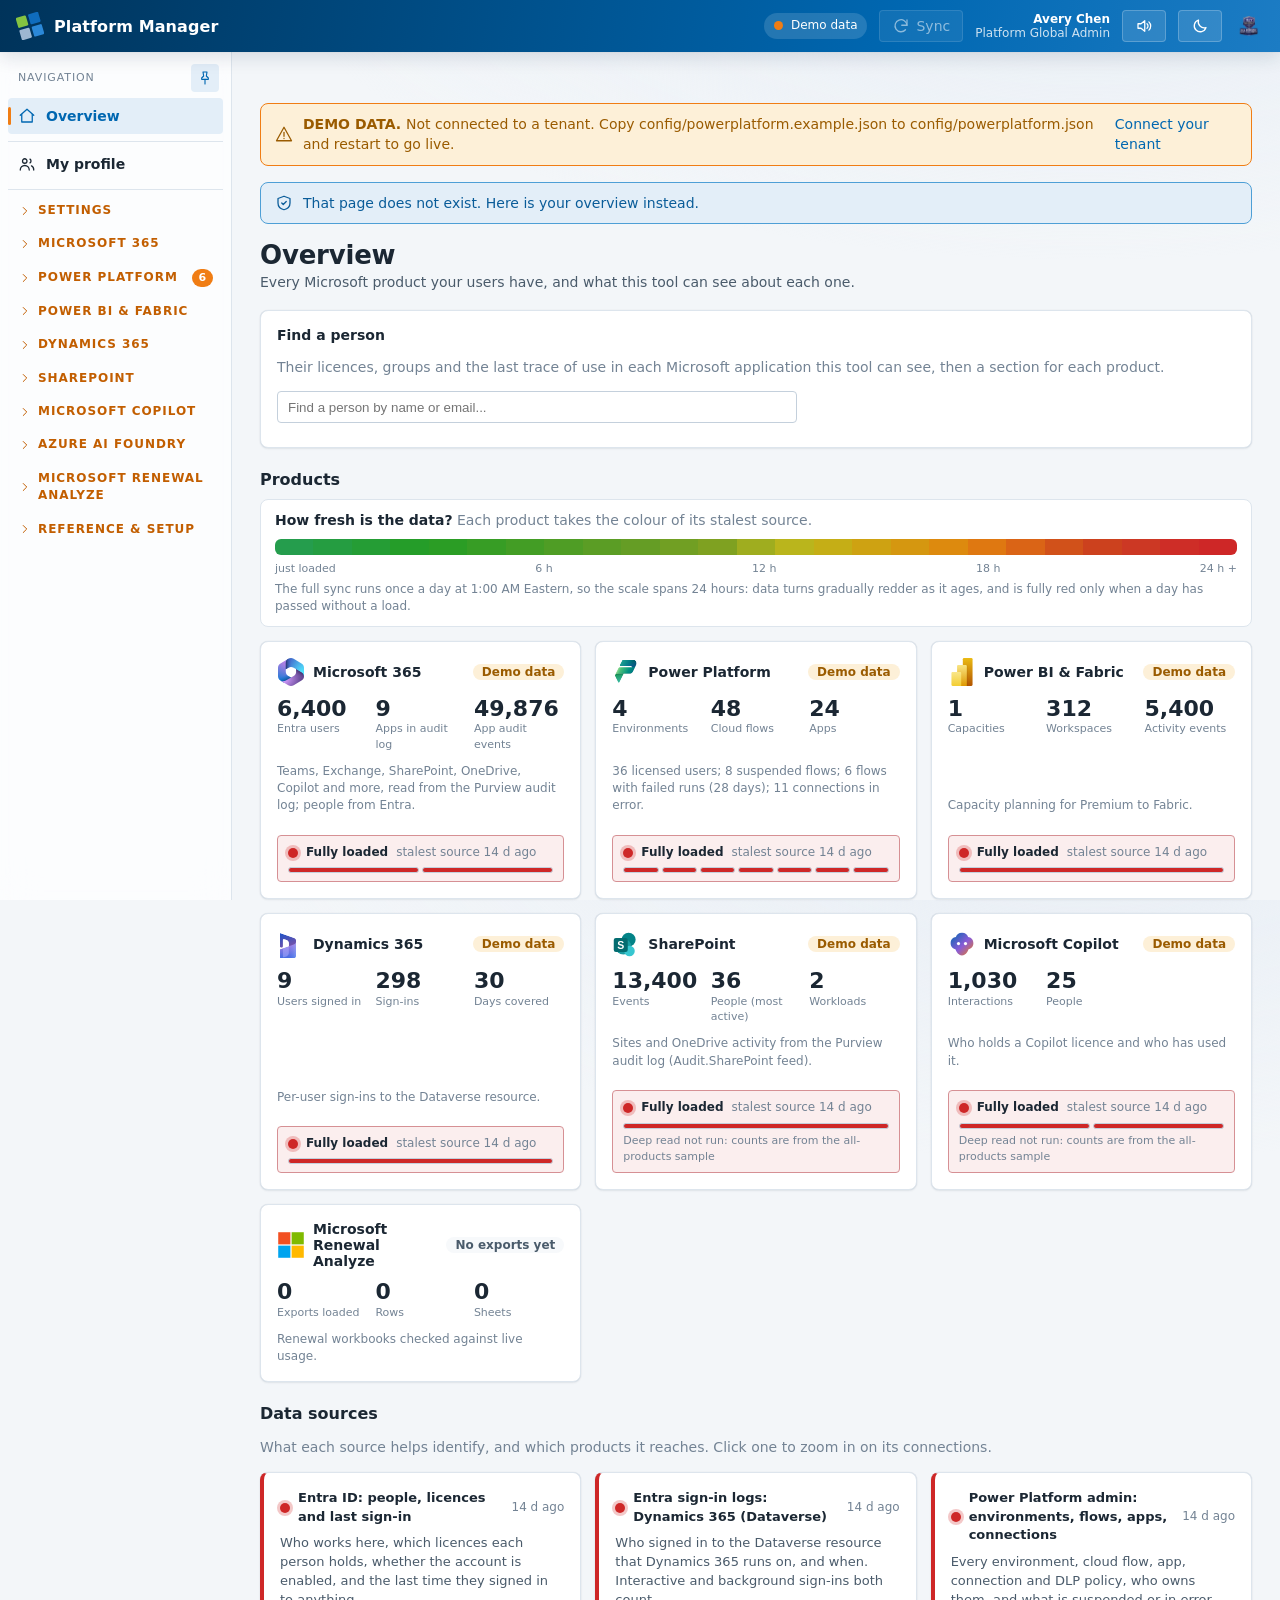
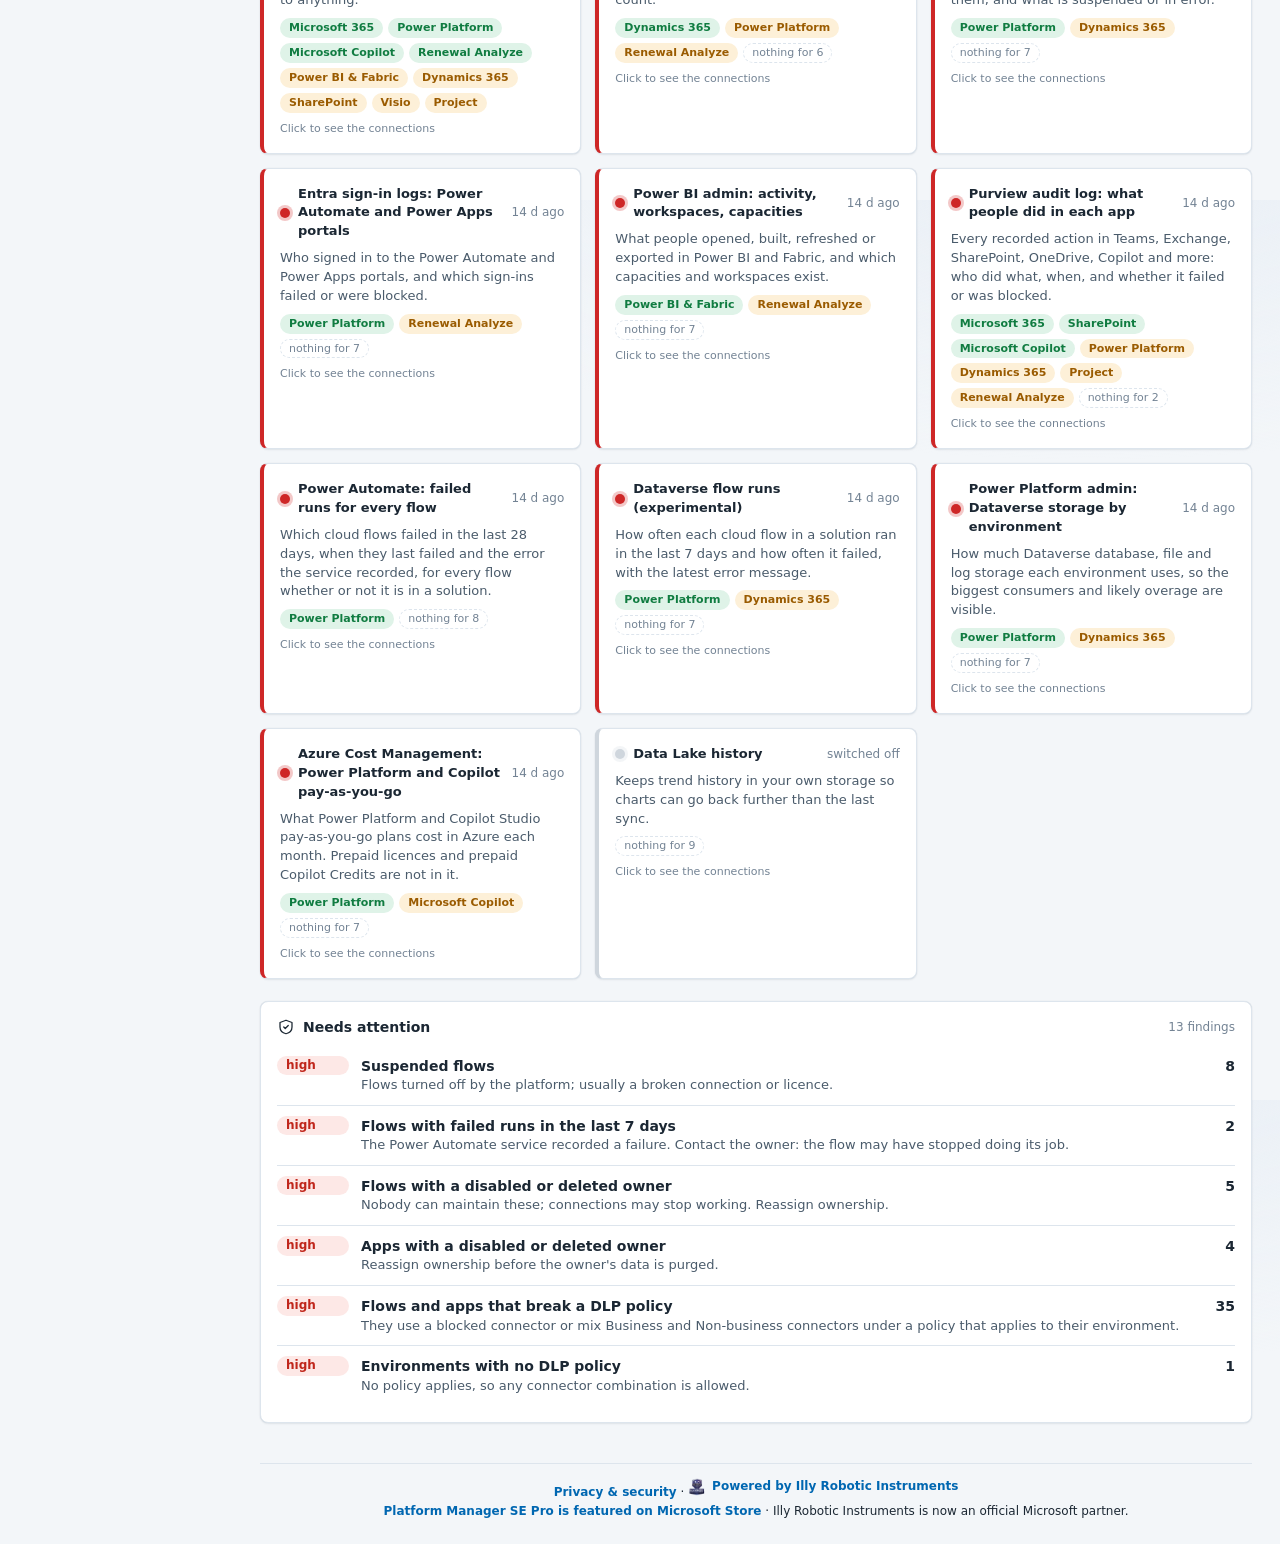
==== commit 7c823ddb: "Web app: Illy logo restored in the footer and title bar; Store seal removed from the landing page (s" ====
--- a/index.html
+++ b/index.html
@@ -23,6 +23,7 @@
     <div class="userchip" id="userchip" hidden></div>
     <button class="btn" id="soundbtn" type="button" aria-label="Button sounds" aria-pressed="true"></button>
     <button class="btn" id="themebtn" type="button" aria-label="Toggle theme"></button>
+    <a class="illy-mark" href="https://www.illyrobotic-ai.com/" title="Illy Robotic Instruments" aria-label="Illy Robotic Instruments home"><img src="assets/img/illy-shield.png" alt="" width="22" height="22"></a>
   </header>
   <nav class="nav" id="nav" aria-label="Sections"></nav>
   <main class="main" id="main"><div class="loading">Loading...</div></main>
--- a/assets/css/app.css
+++ b/assets/css/app.css
@@ -602,6 +602,14 @@
 .sitefoot { margin-top: auto; padding: 14px 0 4px; border-top: 1px solid var(--line); display: flex; flex-direction: column; align-items: center; gap: 2px; text-align: center; font-size: 12px; }
 .main > :nth-last-child(2) { margin-bottom: 40px; }
 .sitefoot a { font-weight: 600; }
+.illy-powered { display: inline-flex; align-items: center; gap: 6px; font-weight: 500; }
+.illy-powered img { width: 18px; height: 18px; display: block; }
+.illy-powered:hover span { text-decoration: underline; }
+/* Illy shield in the title bar, linking to the company homepage */
+.illy-mark { display: inline-flex; align-items: center; justify-content: center; padding: 4px; border-radius: 6px; line-height: 0; transition: background .12s var(--ease); }
+.illy-mark img { width: 22px; height: 22px; display: block; }
+.illy-mark:hover { background: rgba(255, 255, 255, .16); }
+.illy-mark:focus-visible { outline: 2px solid var(--brand-lime); outline-offset: 2px; }
 .actions { display: flex; gap: 8px; flex-wrap: wrap; align-items: center; margin-top: 8px; }
 .scroll-y { max-height: 320px; overflow: auto; }
 
